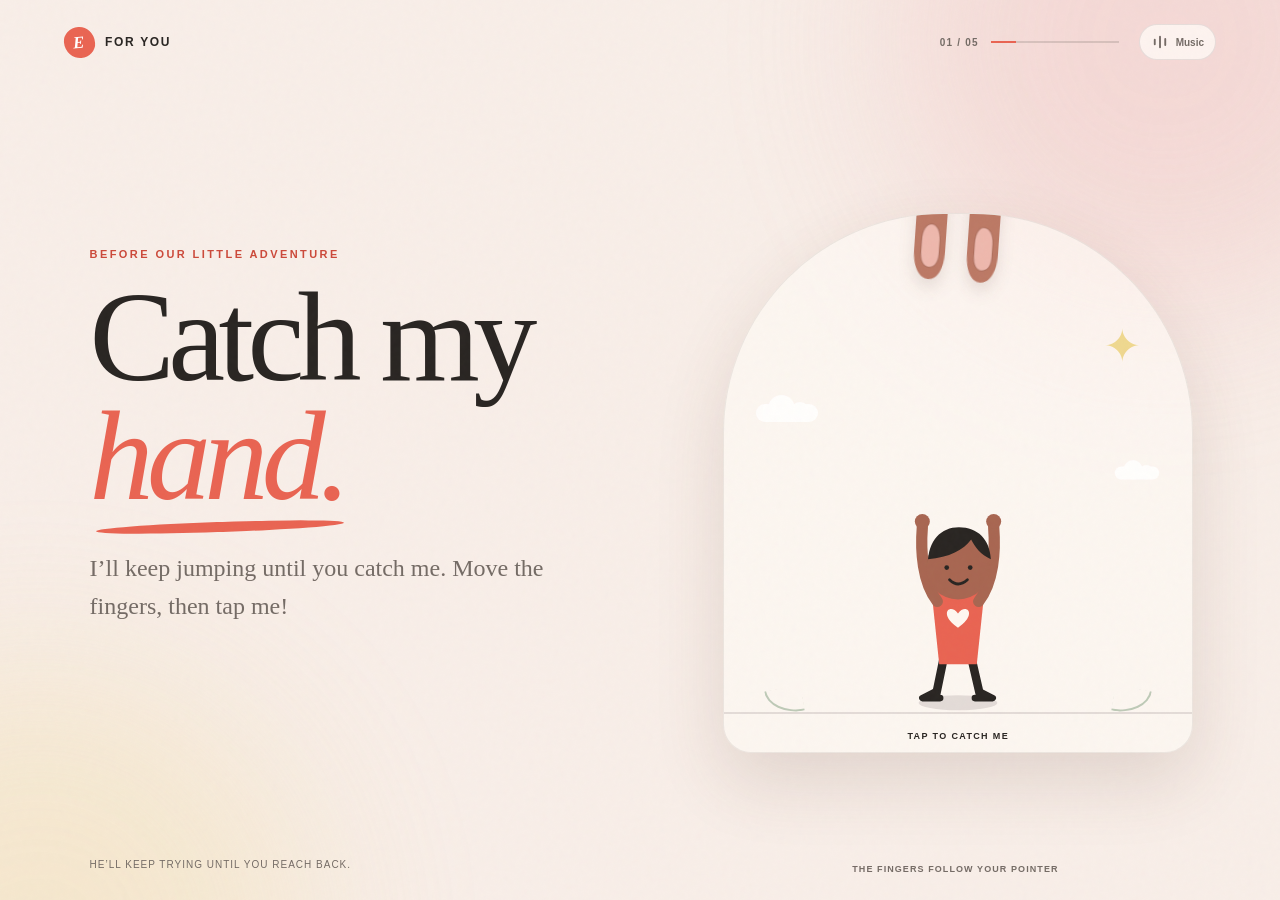
==== index.html @ ebf69fba "adding oregon coaset running" ====
<!doctype html>
<html lang="en">
  <head>
    <meta charset="UTF-8" />
    <meta name="viewport" content="width=device-width, initial-scale=1.0" />
    <meta name="theme-color" content="#f8eee8" />
    <meta
      name="description"
      content="A tiny interactive love story, made especially for someone wonderful."
    />
    <title>A little something for you</title>
    <link rel="stylesheet" href="styles.css" />
    <link rel="stylesheet" href="adventure.css" />
  </head>
  <body>
    <div class="noise" aria-hidden="true"></div>
    <div class="ambient ambient-one" aria-hidden="true"></div>
    <div class="ambient ambient-two" aria-hidden="true"></div>

    <audio id="background-music" autoplay loop preload="metadata" aria-hidden="true">
      <source src="song/Fleetwood Mac - Everywhere Official Music Video.mp3" type="audio/mpeg" />
    </audio>

    <main class="app" id="app">
      <header class="topbar">
        <a class="brand" href="#" aria-label="Start over">
          <span class="brand-mark">E</span>
          <span>for you</span>
        </a>
        <div class="topbar-actions">
          <div class="chapter-progress" aria-label="Journey progress">
            <span class="progress-label">01 / 05</span>
            <div class="progress-track"><span class="progress-fill"></span></div>
          </div>
          <button class="music-toggle" id="music-toggle" type="button" aria-label="Play background music" aria-pressed="false">
            <svg viewBox="0 0 24 24" aria-hidden="true"><path d="M5 9v6M12 5v14M19 8v8" /></svg>
            <span>Music</span>
          </button>
        </div>
      </header>

      <section class="scene active" id="welcome" data-step="1" aria-labelledby="welcome-title">
        <div class="welcome-copy">
          <p class="eyebrow">Before our little adventure</p>
          <h1 id="welcome-title">
            <span class="pre-catch">Catch my <em>hand.</em></span>
            <span class="post-catch">Got me, <em data-her-name>Emma</em>.</span>
          </h1>
          <p class="lede" data-intro>
            I’ll keep jumping until you catch me. Move your hand, then tap me!
          </p>
          <button class="primary-button welcome-next" data-go="swipe" disabled>
            <span>Begin the adventure</span>
            <span class="button-arrow" aria-hidden="true">↗</span>
          </button>
        </div>

        <button
          class="catch-stage"
          id="catch-stage"
          type="button"
          aria-label="Catch his raised hands with the two fingers"
        >
          <span class="stage-sun" aria-hidden="true">✦</span>
          <span class="stage-cloud cloud-one" aria-hidden="true"></span>
          <span class="stage-cloud cloud-two" aria-hidden="true"></span>

          <span class="reaching-hand" id="reaching-hand" aria-hidden="true">
            <svg viewBox="0 0 100 220" role="presentation">
              <path class="finger-skin" d="M8-12h31v150c0 18-6 29-15 29S8 156 8 138z" />
              <path class="finger-skin" d="M61-12h31v150c0 18-7 29-16 29s-15-11-15-29z" />
              <path class="finger-nail" d="M15 128c0-10 4-16 9-16s9 6 9 16v13c0 9-4 14-9 14s-9-5-9-14z" />
              <path class="finger-nail" d="M68 128c0-10 4-16 8-16 6 0 10 6 10 16v13c0 9-4 14-10 14-4 0-8-5-8-14z" />
            </svg>
          </span>

          <span class="jumper" aria-hidden="true">
            <svg viewBox="0 0 170 245" role="presentation">
              <ellipse class="jumper-shadow" cx="85" cy="232" rx="42" ry="8" />
              <g class="little-man">
                <path class="leg" d="M70 183l-8 39M99 183l9 39" />
                <path class="shoe" d="M61 220l-14 7h19M108 220l14 7h-19" />
                <path class="shirt" d="M57 115q28-17 56 0l-8 76H65z" />
                <path class="raised-arm" d="M63 124C47 104 45 70 47 45M107 124c16-20 18-54 16-79" />
                <circle class="raised-palm" cx="47" cy="39" r="8" />
                <circle class="raised-palm" cx="123" cy="39" r="8" />
                <circle class="head" cx="85" cy="88" r="34" />
                <path class="hair" d="M53 84c0-25 14-39 33-39 20 0 33 13 34 34-11-5-17-13-21-21-8 11-23 19-46 21z" />
                <circle class="eye" cx="73" cy="88" r="2.5" />
                <circle class="eye" cx="98" cy="88" r="2.5" />
                <path class="smile" d="M76 101q9 9 19 0" />
                <path class="shirt-heart" d="M85 137c-8-12-22 0 0 15 22-15 8-27 0-15z" />
              </g>
            </svg>
          </span>

          <span class="catch-spark" aria-hidden="true">♥</span>
          <span class="stage-ground" aria-hidden="true"></span>
          <span class="catch-prompt">
            <span class="prompt-before">tap to catch me</span>
            <span class="prompt-after">hands held. heart full.</span>
          </span>
        </button>

        <div class="catch-status" id="catch-status" aria-live="polite">
          <span>The fingers follow your pointer</span>
          <span>Perfect catch!</span>
        </div>

        <div class="uppies-moment" id="uppies-moment" aria-hidden="true">
          <div class="uppies-card" role="dialog" aria-labelledby="uppies-title" aria-modal="true">
            <div class="uppies-video-frame">
              <video id="uppies-video" playsinline controls preload="metadata">
                <source src="videos/uppies.mp4" type="video/mp4" />
                Your browser does not support this video.
              </video>
              <span class="video-heart" aria-hidden="true">♥</span>
            </div>
            <div class="uppies-copy">
              <p class="eyebrow">Mission accomplished</p>
              <h2 id="uppies-title">Uppies!</h2>
              <p id="uppies-note">You caught me. This one’s for you.</p>
              <button class="primary-button video-next" id="video-next" data-go="swipe" hidden>
                <span>Continue our adventure</span>
                <span class="button-arrow" aria-hidden="true">↗</span>
              </button>
            </div>
          </div>
        </div>

        <p class="sound-note">He’ll keep trying until you reach back.</p>
      </section>

      <section class="scene" id="swipe" data-step="2" aria-labelledby="swipe-title">
        <div class="scene-heading">
          <p class="eyebrow">Chapter one</p>
          <h2 id="swipe-title">A few reasons<br />we are awesome!!</h2>
          <p>Swipe each card away to keep going.</p>
        </div>

        <div class="card-area">
          <div class="card-stack" id="card-stack" aria-live="polite"></div>
          <div class="swipe-hint" id="swipe-hint">
            <span aria-hidden="true">←</span>
            <span>drag to swipe</span>
            <span aria-hidden="true">→</span>
          </div>
        </div>

        <div class="chapter-complete" id="swipe-complete">
          <p>And honestly, I could keep going.</p>
          <button class="text-button" data-go="scratch">There’s more <span>→</span></button>
        </div>

        <div class="laugh-memory" id="laugh-memory" aria-hidden="true">
          <div class="laugh-sheet" role="dialog" aria-modal="true" aria-labelledby="laugh-memory-title">
            <button class="memory-close" id="memory-close" type="button" aria-label="Close this memory">×</button>

            <div class="photo-collage" aria-label="Three silly photos of us">
              <figure class="polaroid polaroid-one">
                <img src="images/web/laugh-her.jpg" alt="A candid laughing close-up" />
                <figcaption>the laugh</figcaption>
              </figure>
              <figure class="polaroid polaroid-two">
                <img src="images/web/laugh-him.jpg" alt="A wonderfully silly close-up" />
                <figcaption>the face</figcaption>
              </figure>
              <figure class="polaroid polaroid-three">
                <img src="images/web/laugh-her-silly.jpg" alt="A matching silly face" />
                <figcaption>the sequel</figcaption>
              </figure>
              <span class="memory-sticker sticker-hehe" aria-hidden="true">hehe!</span>
              <span class="memory-sticker sticker-stars" aria-hidden="true">✦ ✦</span>
              <span class="memory-heart" aria-hidden="true">♥</span>
            </div>

            <div class="laugh-copy">
              <p class="eyebrow">Exhibit A, B & C</p>
              <h2 id="laugh-memory-title">Our shared sense<br />of ridiculous.</h2>
              <p>The best kind of love is being completely silly together and laughing until nothing makes sense.</p>
              <button class="primary-button" id="memory-continue" type="button">
                <span>Keep the memories coming</span>
                <span class="button-arrow" aria-hidden="true">→</span>
              </button>
            </div>
          </div>
        </div>

        <div class="energy-memory" id="energy-memory" aria-hidden="true">
          <div class="energy-sheet" role="dialog" aria-modal="true" aria-labelledby="energy-memory-title">
            <button class="memory-close" id="energy-close" type="button" aria-label="Close this memory">×</button>

            <div class="energy-copy">
              <p class="eyebrow">A very scientific discovery</p>
              <h2 id="energy-memory-title">Potential<br /><em>Energy.</em></h2>
              <div class="energy-equation" aria-label="P plus E equals Pritesh plus Emma, प्रितेश plus एम्मा">
                <span>P</span><b>+</b><span>E</span><b>=</b>
                <strong><span data-your-name>Pritesh</span> + <span data-her-name>Emma</span></strong>
                <strong class="energy-hindi" lang="hi">प्रितेश + एम्मा</strong>
              </div>
              <p class="energy-note" id="energy-note">
                Somehow, every adventure stores a little more energy for our next one.
              </p>
              <button class="primary-button" id="energy-continue" type="button">
                <span>Keep exploring</span>
                <span class="button-arrow" aria-hidden="true">→</span>
              </button>
            </div>

            <div class="energy-gallery">
              <figure class="energy-photo energy-heart-photo">
                <img src="images/web/potential-heart.jpg" alt="P plus E drawn together inside a heart in the sand" />
                <figcaption>the formula ♡</figcaption>
              </figure>
              <div class="energy-video-frame">
                <video id="energy-video" playsinline controls preload="metadata" poster="images/web/potential-waterfall.jpg">
                  <source src="videos/potential-energy.mp4" type="video/mp4" />
                  Your browser does not support this video.
                </video>
                <span class="energy-badge" aria-hidden="true">P + E</span>
              </div>
              <div class="energy-action-frame">
                <video
                  id="energy-action-video"
                  muted
                  loop
                  playsinline
                  preload="metadata"
                  aria-label="Pritesh and Emma putting their energy into action"
                >
                  <source src="videos/energy-action.mp4" type="video/mp4" />
                </video>
                <span>energy in motion ✦</span>
              </div>
            </div>
          </div>
        </div>

        <div class="little-memory" id="little-memory" aria-hidden="true">
          <div class="little-sheet" role="dialog" aria-modal="true" aria-labelledby="little-memory-title">
            <button class="memory-close" id="little-close" type="button" aria-label="Close this memory">×</button>

            <div class="little-heading">
              <p class="eyebrow">The tiny moments</p>
              <h2 id="little-memory-title">The little things.</h2>
              <p>Turns out, they were never really little.</p>
            </div>

            <div class="little-reel" aria-label="A scrollable collection of our little moments">
              <figure class="little-photo">
                <img src="images/web/little-things-1.jpg" alt="Pritesh smiling in an oversized shirt" />
                <figcaption>Not that little 😉</figcaption>
              </figure>
              <figure class="little-photo">
                <img src="images/web/little-things-2.jpg" alt="A cozy close-up together" />
                <figcaption>The cozy little moments</figcaption>
              </figure>
              <figure class="little-photo">
                <img src="images/web/little-things-3.jpg" alt="A playful sunny photo together" />
                <figcaption>The silly little angles</figcaption>
              </figure>
              <figure class="little-photo">
                <img src="images/web/little-things-4.jpg" alt="Relaxing together overlooking the beach" />
                <figcaption>The peaceful little pauses</figcaption>
              </figure>
              <figure class="little-photo">
                <img src="images/web/little-things-kiwi.jpg" alt="Kiwi and the other cows in a green field" />
                <figcaption>
                  Kiwi says muaahh 😘
                  <small>(Kiwi loves you because you love kiwi for breakfast)</small>
                </figcaption>
              </figure>
            </div>

            <div class="little-footer">
              <span>Swipe the photos ↔</span>
              <button class="primary-button" id="little-continue" type="button">
                <span>One more reason</span>
                <span class="button-arrow" aria-hidden="true">→</span>
              </button>
            </div>
          </div>
        </div>

        <div class="simply-us-memory" id="simply-us-memory" aria-hidden="true">
          <div class="us-sheet" role="dialog" aria-modal="true" aria-labelledby="simply-us-title">
            <header class="us-header">
              <div>
                <p class="eyebrow">The final reason</p>
                <h2 id="simply-us-title">Simply us.</h2>
              </div>
              <div class="us-step-progress" aria-label="Scratch layer progress">
                <span class="us-step-label">1 / 4</span>
                <i class="active"></i><i></i><i></i><i></i>
              </div>
            </header>

            <div class="us-scratch-steps">
              <section class="us-scratch-step active" data-us-step="0">
                <div class="us-scratch-card">
                  <div class="us-reveal-card us-reveal-one">
                    <div class="us-photo-grid">
                      <figure class="us-photo-with-caption">
                        <img src="images/web/simply-us-1.jpg" alt="Emma walking along a country road" />
                        <figcaption>My favourite model</figcaption>
                      </figure>
                      <figure class="us-photo-with-caption">
                        <img src="images/web/simply-us-2.jpg" alt="Emma making a wonderfully silly face among flowers" />
                        <figcaption>Every laugh (perfect teeth)</figcaption>
                      </figure>
                      <figure class="us-photo-with-caption">
                        <img class="us-landscape" src="images/web/simply-us-3.jpg" alt="Pritesh and Emma smiling together in the car" />
                        <figcaption>Every road and every ride</figcaption>
                      </figure>
                    </div>
                  </div>
                  <canvas class="us-scratch-canvas" aria-label="Scratch to uncover photos one through three"></canvas>
                </div>
                <div class="us-scratch-footer">
                  <span>Scratch to uncover 1 through 3</span>
                  <button class="text-button us-next" type="button" data-us-next="1" hidden>Next layer <span>→</span></button>
                </div>
              </section>

              <section class="us-scratch-step" data-us-step="1">
                <div class="us-scratch-card">
                  <div class="us-reveal-card us-reveal-two">
                    <div class="us-photo-grid">
                      <figure class="us-photo-with-caption">
                        <img src="images/web/simply-us-4.jpg" alt="Emma smiling in a field of flowers" />
                        <figcaption>Every flower</figcaption>
                      </figure>
                      <figure class="us-photo-with-caption">
                        <img src="images/web/simply-us-5.jpg" alt="Pritesh and Emma in a close selfie together" />
                        <figcaption>Every hug</figcaption>
                      </figure>
                      <figure class="us-photo-with-caption">
                        <img class="us-landscape" src="images/web/simply-us-6.jpg" alt="Pritesh and Emma making faces beside a waterfall" />
                        <figcaption>Every wild face</figcaption>
                      </figure>
                    </div>
                  </div>
                  <canvas class="us-scratch-canvas" aria-label="Scratch to uncover photos four through six"></canvas>
                </div>
                <div class="us-scratch-footer">
                  <span>Scratch to uncover 4 through 6</span>
                  <button class="text-button us-next" type="button" data-us-next="2" hidden>One more <span>→</span></button>
                </div>
              </section>

              <section class="us-scratch-step" data-us-step="2">
                <div class="us-scratch-card">
                  <div class="us-reveal-card us-reveal-three">
                    <div class="us-photo-grid">
                      <figure class="us-photo-with-caption">
                        <img src="images/web/simply-us-7.jpg" alt="Emma adventuring on a forest trail" />
                        <figcaption>Every adventure</figcaption>
                      </figure>
                      <figure class="us-photo-with-caption">
                        <img src="images/web/simply-us-8.jpg" alt="Emma climbing a rock by the sea" />
                        <figcaption>Every climb</figcaption>
                      </figure>
                      <figure class="us-photo-with-caption">
                        <img src="images/web/simply-us-9.jpg" alt="Pritesh and Emma smiling in a playful selfie" />
                        <figcaption>Every version of us</figcaption>
                      </figure>
                    </div>
                  </div>
                  <canvas class="us-scratch-canvas" aria-label="Scratch to uncover photos seven through nine"></canvas>
                </div>
                <div class="us-scratch-footer">
                  <span>Scratch to uncover 7 through 9</span>
                  <button class="text-button us-next" type="button" data-us-next="3" hidden>The last one <span>→</span></button>
                </div>
              </section>

              <section class="us-scratch-step" data-us-step="3">
                <div class="us-scratch-card us-solo-card">
                  <div class="us-reveal-card us-reveal-final">
                    <img src="images/web/simply-us-10.jpg" alt="A warm smiling moment together at home" />
                    <div>
                      <span>10 / 10</span>
                      <strong>hehaawwww</strong>
                    </div>
                  </div>
                  <canvas class="us-scratch-canvas" aria-label="Scratch to uncover the final standalone photo"></canvas>
                </div>
                <div class="us-scratch-footer">
                  <span>One final scratch</span>
                  <button class="primary-button" id="us-finish" type="button" hidden>
                    <span>That’s simply us</span>
                    <span class="button-arrow" aria-hidden="true">♥</span>
                  </button>
                </div>
              </section>
            </div>
          </div>
        </div>
      </section>

      <section class="scene" id="scratch" data-step="3" aria-labelledby="scratch-title">
        <div class="scene-heading centered">
          <p class="eyebrow">Chapter two</p>
          <h2 id="scratch-title">Some things are<br />worth uncovering.</h2>
          <p>Use your finger to scratch the card.</p>
        </div>

        <div class="scratch-wrap" id="scratch-wrap">
          <div class="secret-card">
            <span class="secret-kicker">The truth is...</span>
            <strong data-secret-message>You make ordinary days feel magical.</strong>
            <span class="secret-signoff" data-your-name>Pritesh</span>
          </div>
          <canvas id="scratch-canvas" aria-label="Scratch here to reveal a hidden message"></canvas>
          <span class="scratch-hand" aria-hidden="true">↝</span>
        </div>

        <div class="scratch-progress" aria-live="polite">
          <span id="scratch-percent">0% revealed</span>
          <button class="text-button hidden" id="scratch-next" data-go="word-game">
            Keep going <span>→</span>
          </button>
        </div>
      </section>

      <section class="scene" id="word-game" data-step="4" aria-labelledby="word-game-title">
        <div class="word-layout">
          <div class="scene-heading">
            <p class="eyebrow">Three tiny mysteries</p>
            <h2 id="word-game-title">Crack the code, <span class="title-emoji" aria-label="honey">🍯</span></h2>
            <p>Three words, six guesses each, and one very suspiciously cute detective.</p>
          </div>

          <div class="word-game-card" id="word-game-card">
            <div class="word-topline">
              <span id="word-round">Code 1 of 3</span>
              <span class="word-round-dots" id="word-round-dots" aria-hidden="true">● ○ ○</span>
            </div>
            <p class="word-hint" id="word-hint">What colour has your heart claimed as its favourite?</p>
            <div class="word-board" id="word-board" aria-label="Six-row word guessing board"></div>
            <p class="word-message" id="word-message" aria-live="polite">Tap the letters to make your first guess.</p>
            <div class="word-keyboard" id="word-keyboard" aria-label="Letter keyboard"></div>
            <div class="monkey-reward" id="monkey-reward" hidden>
              <video id="monkey-laugh-video" playsinline loop controls preload="metadata">
                <source src="monkey-laught.mp4" type="video/mp4" />
                Your browser does not support this video.
              </video>
              <p>My favourite little monkey has identified herself. 😂</p>
            </div>
            <button class="primary-button word-next" id="word-next" type="button" hidden>
              <span id="word-next-label">Next little mystery</span>
              <span class="button-arrow" aria-hidden="true">→</span>
            </button>
          </div>
        </div>
      </section>

      <section class="scene" id="hold" data-step="5" aria-labelledby="hold-title">
        <div class="hold-content">
          <p class="eyebrow">The final chapter</p>
          <h2 id="hold-title">Okay. Ready?</h2>
          <p>Press and hold the heart. Let’s build a little adventure.</p>

          <button class="hold-button" id="hold-button" aria-label="Press and hold to begin our animated adventure">
            <svg class="hold-ring" viewBox="0 0 120 120" aria-hidden="true">
              <circle class="ring-bg" cx="60" cy="60" r="54"></circle>
              <circle class="ring-progress" cx="60" cy="60" r="54"></circle>
            </svg>
            <span class="hold-heart">♥</span>
          </button>
          <span class="hold-label" id="hold-label">hold me</span>
        </div>
      </section>

      <section class="scene story-scene" id="final" data-step="5" aria-labelledby="story-title">
        <div class="story-shell">
          <header class="story-header">
            <div>
              <span class="adventure-series"><svg viewBox="0 0 44 44" aria-hidden="true"><path d="M3 22Q22-12 41 22q-6-5-13 0-6-5-12 0-7-5-13 0Z" fill="#e8ba3e"/><path d="M22 21v14q0 9 8 5" fill="none" stroke="#ac8540" stroke-width="2.5" stroke-linecap="round"/></svg> How I met my favourite person</span>
              <strong id="story-count">01 / 07</strong>
            </div>
            <div class="story-track" aria-hidden="true"><i id="story-progress"></i></div>
          </header>

          <div class="story-pages" id="story-pages">
            <article class="story-page adventure-page active" data-story-page="0" data-next="Next stop: Thai cuisine">
              <div class="episode-heading">
                <p class="story-kicker">Episode 01 · Where we first met</p>
                <h2 id="story-title">A pumpkin patch.<br />Our very first hello.</h2>
              </div>
              <div class="adventure-art" data-adventure-art="pumpkin" role="img" aria-label="Animated Pritesh and Emma walking toward each other and saying hello in the pumpkin patch where they first met"></div>
              <p class="adventure-caption">awkard hug or handshake lol</p>
              <p class="himym-aside"><span aria-hidden="true">✦</span> How I met my favourite person. Episode one.</p>
            </article>

            <article class="story-page adventure-page" data-story-page="1" data-next="Take the scenic route">
              <div class="episode-heading">
                <p class="story-kicker">Episode 02 · The Thai cuisine date</p>
                <h2>Thai food. My favourite company.</h2>
              </div>
              <div class="adventure-art" data-adventure-art="thai" role="img" aria-label="Animated Pritesh and Emma sharing Thai curry, rice, and satay at a cozy restaurant table"></div>
              <p class="adventure-caption">Thai cuisine, good company, and always room for one more bite.</p>
              <p class="himym-aside"><span aria-hidden="true">✦</span> The pineapple remains a mystery.</p>
            </article>

            <article class="story-page adventure-page" data-story-page="2" data-next="Cue our ridiculous laugh">
              <div class="episode-heading">
                <p class="story-kicker">Episode 03 · The scenic route</p>
                <h2>A little higher. A little closer.</h2>
              </div>
              <div class="adventure-art" data-adventure-art="hike" role="img" aria-label="Animated Pritesh and Emma hiking together hand in hand in the mountains"></div>
              <p class="adventure-caption">One trail, two backpacks, and your hand in mine.</p>
              <p class="himym-aside"><span aria-hidden="true">✦</span> Challenge accepted.</p>
            </article>

            <article class="story-page adventure-page" data-story-page="3" data-next="Let’s drive the coast">
              <div class="episode-heading">
                <p class="story-kicker">Episode 04 · The one where we lose it</p>
                <h2>Our favourite kind of ridiculous.</h2>
              </div>
              <div class="adventure-art" data-adventure-art="laugh" role="img" aria-label="Animated Pritesh and Emma laughing together on a park bench"></div>
              <p class="adventure-caption">The joke stopped making sense three laughs ago. We’re still going.</p>
              <p class="himym-aside"><span aria-hidden="true">✦</span> Legendary? With you, always.</p>
            </article>

            <article class="story-page adventure-page" data-story-page="4" data-next="Run for the sunset">
              <div class="episode-heading">
                <p class="story-kicker">Episode 05 · The coastal drive</p>
                <h2>You, me, and the ocean.</h2>
              </div>
              <div class="adventure-art" data-adventure-art="coast" role="img" aria-label="Animated Pritesh and Emma driving together along the coast"></div>
              <p class="adventure-caption">Windows down. Our songs on. Taking the long way together.</p>
              <p class="himym-aside"><span aria-hidden="true">✦</span> Wait for it…</p>
            </article>

            <article class="story-page adventure-page" data-story-page="5" data-next="One last little thing">
              <div class="episode-heading">
                <p class="story-kicker">Episode 06 · The sunset chase</p>
                <h2>Chasing the sunset.<br />Definitely not you.</h2>
              </div>
              <div class="adventure-art" data-adventure-art="sunsetRun" role="img" aria-label="Animated Pritesh running behind Emma through tall grass on an Oregon Coast hill as they race to see the sunset"></div>
              <p class="adventure-caption">Running uphill through the tall grass to catch the Oregon Coast sunset—and somehow making it look like I’m chasing you.</p>
              <p class="himym-aside"><span aria-hidden="true">✦</span> Romantic in theory. Cardio in practice.</p>
            </article>

            <article class="story-page story-page-final adventure-finale" data-story-page="6">
              <img class="finale-background" src="images/web/the-hug.jpg" alt="" aria-hidden="true" loading="lazy" />
              <div class="story-closing-copy" id="story-closing-copy">
                <p class="story-kicker">The season finale</p>
                <h2>Every adventure.<br />A little more <em>us.</em></h2>
                <p class="adventure-caption">From our first hello in a pumpkin patch to Thai dates, mountain trails, ridiculous laughs, coastal drives, and racing through the grass for one perfect sunset.</p>
                <p class="finale-note">One last little thing, <span data-her-name>Emma</span>…</p>
                <button class="story-talk-button" id="story-talk-button" type="button">Bring P + E together <span aria-hidden="true">♥</span></button>
              </div>

              <div class="story-thread-game" id="story-thread-game" hidden>
                <p class="story-kicker">Our little red thread</p>
                <h2 id="thread-heading">Bring P and E together.</h2>
                <p class="thread-instruction" id="thread-instruction">Pull the heart down and hold it tight</p>
                <p class="thread-keyboard-hint">Or focus the heart and hold Space or Enter.</p>
                <div class="thread-stage" id="thread-stage">
                  <span class="thread-letter thread-p" id="thread-p" aria-label="P">P</span>
                  <svg class="love-thread" viewBox="0 0 600 170" preserveAspectRatio="none" aria-hidden="true">
                    <path id="thread-line" d="M 55 45 L 300 45 L 545 45"></path>
                  </svg>
                  <button class="thread-pull" id="thread-pull" type="button" aria-label="Pull the heart down to join P and E" aria-describedby="thread-instruction">
                    <span aria-hidden="true">♥</span>
                    <small>pull</small>
                  </button>
                  <span class="thread-letter thread-e" id="thread-e" aria-label="E">E</span>
                  <div class="thread-success" id="thread-success" aria-live="polite">
                    <span>P <i aria-hidden="true">♥</i> E</span>
                  </div>
                </div>

                <div class="story-final-reveal" id="story-final-reveal" hidden>
                  <p class="reveal-kicker">My turn to ask…</p>
                  <h3 id="uppies-question" tabindex="-1" data-final-question>Do you want uppies this time?</h3>
                  <p data-final-note>My turn to catch you. ♥</p>
                  <div class="uppies-answers" id="uppies-answers">
                    <button class="story-talk-button" id="uppies-yes" type="button">Yes, uppies! <span aria-hidden="true">♥</span></button>
                    <button class="uppies-later" id="uppies-later" type="button">Save me a hug</button>
                  </div>
                </div>
                <div class="story-confetti" id="story-confetti" aria-hidden="true"></div>
              </div>
            </article>
          </div>

          <div class="story-nav">
            <button class="story-back" id="story-back" type="button" disabled aria-label="Previous episode">←</button>
            <button class="story-next" id="story-next" type="button">
              <span id="story-next-label">Next stop: Thai cuisine</span><b aria-hidden="true">→</b>
            </button>
          </div>
        </div>
      </section>
    </main>

    <dialog class="uppies-photo-dialog" id="uppies-photo-dialog" aria-labelledby="uppies-photo-caption">
      <form method="dialog">
        <button class="uppies-photo-close" type="submit" aria-label="Close the photo">×</button>
      </form>
      <figure>
        <img id="uppies-photo" src="images/web/the-hug.jpg" alt="Pritesh hugging Emma and kissing her cheek on the beach" />
        <figcaption id="uppies-photo-caption">I wanna be with you everywhere</figcaption>
      </figure>
    </dialog>

    <noscript>This little adventure needs JavaScript enabled to work.</noscript>
    <script src="config.js"></script>
    <script src="adventure.js"></script>
    <script src="script.js"></script>
  </body>
</html>
---- styles.css ----
:root {
  --ink: #292522;
  --muted: #746b65;
  --cream: #f8eee8;
  --paper: #fffaf6;
  --coral: #e96452;
  --coral-dark: #cc493a;
  --rose: #eba6a9;
  --lilac: #cbb8dd;
  --butter: #efd88f;
  --sage: #becab7;
  --shadow: 0 28px 70px rgba(92, 57, 45, 0.14);
  --ease: cubic-bezier(0.22, 1, 0.36, 1);
}

* {
  box-sizing: border-box;
}

html {
  scroll-behavior: smooth;
}

body {
  margin: 0;
  min-width: 320px;
  min-height: 100vh;
  overflow: hidden;
  color: var(--ink);
  background: var(--cream);
  font-family: Inter, ui-sans-serif, -apple-system, BlinkMacSystemFont, "Segoe UI", sans-serif;
  -webkit-font-smoothing: antialiased;
}

button,
a {
  -webkit-tap-highlight-color: transparent;
}

button {
  color: inherit;
  font: inherit;
}

button:focus-visible,
a:focus-visible {
  outline: 3px solid rgba(233, 100, 82, 0.42);
  outline-offset: 4px;
}

.noise {
  position: fixed;
  z-index: 20;
  inset: 0;
  opacity: 0.035;
  pointer-events: none;
  background-image: url("data:image/svg+xml,%3Csvg viewBox='0 0 160 160' xmlns='http://www.w3.org/2000/svg'%3E%3Cfilter id='n'%3E%3CfeTurbulence type='fractalNoise' baseFrequency='.9' numOctaves='4' stitchTiles='stitch'/%3E%3C/filter%3E%3Crect width='100%25' height='100%25' filter='url(%23n)' opacity='.7'/%3E%3C/svg%3E");
}

.ambient {
  position: fixed;
  z-index: -1;
  width: 42vw;
  height: 42vw;
  border-radius: 50%;
  filter: blur(90px);
  opacity: 0.28;
  pointer-events: none;
}

.ambient-one {
  top: -18vw;
  right: -12vw;
  background: var(--rose);
}

.ambient-two {
  bottom: -24vw;
  left: -18vw;
  background: var(--butter);
}

.app {
  position: relative;
  width: 100%;
  height: 100dvh;
  overflow: hidden;
}

.topbar {
  position: fixed;
  z-index: 15;
  top: 0;
  left: 0;
  display: flex;
  align-items: center;
  justify-content: space-between;
  width: 100%;
  padding: 24px clamp(22px, 5vw, 72px);
}

.brand {
  display: flex;
  align-items: center;
  gap: 10px;
  color: var(--ink);
  font-size: 12px;
  font-weight: 700;
  letter-spacing: 0.14em;
  text-decoration: none;
  text-transform: uppercase;
}

.brand-mark {
  display: grid;
  width: 31px;
  height: 31px;
  place-items: center;
  color: white;
  background: var(--coral);
  border-radius: 50% 50% 48% 52% / 45% 55% 45% 55%;
  font-family: Georgia, serif;
  font-size: 17px;
  font-style: italic;
  text-transform: none;
  transform: rotate(-5deg);
}

.chapter-progress {
  display: flex;
  align-items: center;
  gap: 12px;
  color: var(--muted);
  font-size: 10px;
  font-weight: 700;
  letter-spacing: 0.12em;
}

.progress-track {
  width: clamp(72px, 10vw, 140px);
  height: 2px;
  overflow: hidden;
  background: rgba(41, 37, 34, 0.14);
}

.progress-fill {
  display: block;
  width: 20%;
  height: 100%;
  background: var(--coral);
  transition: width 0.8s var(--ease);
}

.scene {
  position: absolute;
  inset: 0;
  display: grid;
  min-height: 100dvh;
  padding: 108px clamp(24px, 7vw, 110px) 42px;
  visibility: hidden;
  opacity: 0;
  transform: translateY(26px);
  transition: opacity 0.55s ease, transform 0.7s var(--ease), visibility 0.55s;
  pointer-events: none;
}

.scene.active {
  visibility: visible;
  opacity: 1;
  transform: translateY(0);
  pointer-events: auto;
}

.scene.leaving {
  visibility: visible;
  opacity: 0;
  transform: translateY(-20px);
}

#welcome {
  grid-template-columns: minmax(0, 0.92fr) minmax(360px, 0.8fr);
  align-items: center;
  gap: 8vw;
}

.welcome-copy {
  max-width: 650px;
}

.eyebrow {
  margin: 0 0 18px;
  color: var(--coral-dark);
  font-size: 11px;
  font-weight: 800;
  letter-spacing: 0.22em;
  text-transform: uppercase;
}

h1,
h2 {
  margin: 0;
  font-family: Georgia, "Times New Roman", serif;
  font-weight: 400;
  letter-spacing: -0.052em;
  line-height: 0.93;
}

h1 {
  font-size: clamp(70px, 10vw, 150px);
}

h1 em {
  position: relative;
  color: var(--coral);
  font-weight: 400;
}

h1 em::after {
  position: absolute;
  right: 0;
  bottom: -0.04em;
  left: 0.05em;
  height: 0.08em;
  content: "";
  background: var(--coral);
  border-radius: 100%;
  transform: rotate(-2deg);
}

.lede {
  max-width: 520px;
  margin: 34px 0;
  color: var(--muted);
  font-family: Georgia, serif;
  font-size: clamp(18px, 2vw, 24px);
  line-height: 1.55;
}

.post-catch {
  display: none;
}

#welcome.caught .pre-catch {
  display: none;
}

#welcome.caught .post-catch {
  display: inline;
  animation: titleCatch 0.65s var(--ease);
}

.primary-button,
.soft-button,
.text-button {
  border: 0;
  cursor: pointer;
}

.primary-button {
  display: inline-flex;
  align-items: center;
  justify-content: space-between;
  min-width: 238px;
  padding: 8px 8px 8px 23px;
  color: white;
  background: var(--ink);
  border-radius: 100px;
  box-shadow: 0 13px 32px rgba(41, 37, 34, 0.18);
  font-size: 13px;
  font-weight: 700;
  transition: transform 0.25s ease, box-shadow 0.25s ease;
}

.primary-button:hover {
  box-shadow: 0 17px 38px rgba(41, 37, 34, 0.23);
  transform: translateY(-2px);
}

.button-arrow {
  display: grid;
  width: 43px;
  height: 43px;
  place-items: center;
  color: var(--ink);
  background: var(--paper);
  border-radius: 50%;
  font-size: 17px;
}

.welcome-next {
  visibility: hidden;
  opacity: 0;
  transform: translateY(12px);
  pointer-events: none;
}

#welcome.caught .welcome-next {
  visibility: visible;
  opacity: 1;
  transform: translateY(0);
  pointer-events: auto;
  transition: opacity 0.5s ease 0.25s, transform 0.55s var(--ease) 0.25s,
    box-shadow 0.25s ease;
}

@keyframes titleCatch {
  from { opacity: 0; transform: translateY(15px); }
}

.catch-stage {
  --hand-x: 50%;
  position: relative;
  width: min(38vw, 470px);
  height: min(65vh, 540px);
  min-height: 440px;
  overflow: hidden;
  justify-self: center;
  padding: 0;
  color: var(--ink);
  background: rgba(255, 250, 246, 0.62);
  border: 1px solid rgba(41, 37, 34, 0.08);
  border-radius: 220px 220px 28px 28px;
  box-shadow: var(--shadow);
  cursor: pointer;
  touch-action: manipulation;
  transition: border-radius 0.8s var(--ease), background 0.5s ease;
}

.catch-stage:hover {
  background: rgba(255, 250, 246, 0.82);
}

.catch-stage.caught {
  background: #f6dfd8;
  border-radius: 38px;
}

.stage-sun {
  position: absolute;
  top: 105px;
  right: 50px;
  color: var(--butter);
  font-size: 46px;
  animation: spin 8s linear infinite;
}

.stage-cloud {
  position: absolute;
  width: 62px;
  height: 18px;
  background: white;
  border-radius: 30px;
  opacity: 0.75;
}

.stage-cloud::before,
.stage-cloud::after {
  position: absolute;
  bottom: 0;
  content: "";
  background: white;
  border-radius: 50%;
}

.stage-cloud::before { left: 12px; width: 27px; height: 27px; }
.stage-cloud::after { right: 8px; width: 20px; height: 20px; }
.cloud-one { top: 190px; left: 32px; animation: cloudDrift 6s ease-in-out infinite; }
.cloud-two { top: 250px; right: 24px; transform: scale(0.72); animation: cloudDrift 7s ease-in-out -2s infinite reverse; }

@keyframes cloudDrift {
  50% { transform: translateX(16px); }
}

.reaching-hand {
  position: absolute;
  z-index: 4;
  top: -100px;
  left: var(--hand-x);
  display: block;
  width: 110px;
  height: 220px;
  filter: drop-shadow(0 9px 8px rgba(74, 44, 35, 0.12));
  transform: translateX(-50%) rotate(4deg);
  transition: left 0.18s ease-out, top 0.48s var(--ease), transform 0.48s var(--ease);
  pointer-events: none;
}

.reaching-hand svg { display: block; width: 100%; height: 100%; overflow: visible; }
.finger-skin { fill: #bc7965; }
.finger-nail { fill: #eeb8ad; stroke: rgba(91, 49, 40, 0.16); stroke-width: 1.5; }

.jumper {
  position: absolute;
  z-index: 3;
  bottom: 37px;
  left: 50%;
  display: block;
  width: 160px;
  height: 230px;
  transform: translateX(-50%);
  pointer-events: none;
}

.jumper svg { display: block; width: 100%; height: 100%; overflow: visible; }
.little-man {
  transform-box: view-box;
  transform-origin: 85px 225px;
  animation: littleJump 1.05s cubic-bezier(0.36, 0, 0.42, 1) infinite;
}
.jumper-shadow { fill: rgba(41, 37, 34, 0.12); transform-origin: 85px 232px; animation: shadowPulse 1.05s ease-in-out infinite; }
.leg, .shoe, .raised-arm, .smile { fill: none; stroke: #292522; stroke-width: 9; stroke-linecap: round; stroke-linejoin: round; }
.shoe { stroke-width: 7; }
.shirt { fill: #e96452; }
.raised-arm { stroke: #a86651; stroke-width: 12; }
.raised-palm, .head { fill: #a86651; }
.hair { fill: #292522; }
.eye { fill: #292522; }
.smile { stroke-width: 3; }
.shirt-heart { fill: #fff7f0; }

@keyframes littleJump {
  0%, 100% { transform: translateY(0) rotate(-1deg); }
  48%, 55% { transform: translateY(-105px) rotate(2deg); }
}

@keyframes shadowPulse {
  0%, 100% { opacity: 1; transform: scaleX(1); }
  48%, 55% { opacity: 0.25; transform: scaleX(0.45); }
}

.stage-ground {
  position: absolute;
  right: 0;
  bottom: 38px;
  left: 0;
  height: 2px;
  background: rgba(41, 37, 34, 0.12);
}

.stage-ground::before,
.stage-ground::after {
  position: absolute;
  bottom: 0;
  width: 35px;
  height: 24px;
  content: "";
  border: solid var(--sage);
  border-width: 0 0 2px 2px;
  border-radius: 0 0 0 100%;
}

.stage-ground::before { left: 42px; transform: rotate(-10deg); }
.stage-ground::after { right: 42px; transform: scaleX(-1) rotate(-10deg); }

.catch-prompt {
  position: absolute;
  z-index: 5;
  right: 0;
  bottom: 11px;
  left: 0;
  font-size: 9px;
  font-weight: 800;
  letter-spacing: 0.15em;
  text-transform: uppercase;
}

.prompt-after { display: none; color: var(--coral-dark); }
.catch-spark {
  position: absolute;
  z-index: 7;
  top: 194px;
  left: 50%;
  display: none;
  color: var(--coral);
  font-size: 30px;
  filter: drop-shadow(0 4px 9px rgba(204, 73, 58, 0.25));
  transform: translateX(-50%);
}

.catch-stage.caught .reaching-hand {
  top: 28px;
  left: 50%;
  transform: translateX(-49%) rotate(-2deg);
}

.catch-stage.caught .little-man {
  animation: caughtLift 0.65s var(--ease) forwards;
}

.catch-stage.caught .jumper-shadow { animation: none; opacity: 0; }
.catch-stage.caught .prompt-before { display: none; }
.catch-stage.caught .prompt-after { display: inline; }
.catch-stage.caught .catch-spark { display: block; animation: catchHeart 0.8s var(--ease) 0.3s both; }

@keyframes caughtLift {
  to { transform: translateY(-96px) rotate(0); }
}

@keyframes catchHeart {
  0% { opacity: 0; transform: translateX(-50%) scale(0); }
  65% { opacity: 1; transform: translateX(-50%) scale(1.35); }
  100% { opacity: 1; transform: translateX(-50%) scale(1); }
}

.catch-status {
  position: absolute;
  right: clamp(24px, 7vw, 110px);
  bottom: 26px;
  width: min(38vw, 470px);
  color: var(--muted);
  font-size: 9px;
  font-weight: 700;
  letter-spacing: 0.12em;
  text-align: center;
  text-transform: uppercase;
}

.catch-status span:last-child { display: none; color: var(--coral-dark); }
#welcome.caught .catch-status span:first-child { display: none; }
#welcome.caught .catch-status span:last-child { display: inline; }

.uppies-moment {
  position: absolute;
  z-index: 30;
  inset: 0;
  display: grid;
  padding: 74px clamp(24px, 7vw, 110px) 32px;
  visibility: hidden;
  place-items: center;
  background: rgba(248, 238, 232, 0.94);
  opacity: 0;
  backdrop-filter: blur(14px);
  transform: scale(1.035);
  transition: opacity 0.48s ease, transform 0.65s var(--ease), visibility 0.48s;
  pointer-events: none;
}

.uppies-moment.visible {
  visibility: visible;
  opacity: 1;
  transform: scale(1);
  pointer-events: auto;
}

.uppies-card {
  display: grid;
  grid-template-columns: auto minmax(280px, 410px);
  align-items: center;
  gap: clamp(36px, 8vw, 110px);
}

.uppies-video-frame {
  position: relative;
  height: min(72dvh, 640px);
  overflow: hidden;
  aspect-ratio: 9 / 16;
  background: var(--ink);
  border: 8px solid var(--paper);
  border-radius: 30px;
  box-shadow: var(--shadow);
  transform: rotate(-2deg);
}

.uppies-video-frame video {
  display: block;
  width: 100%;
  height: 100%;
  object-fit: cover;
  background: var(--ink);
}

.video-heart {
  position: absolute;
  top: 18px;
  right: 18px;
  display: grid;
  width: 38px;
  height: 38px;
  place-items: center;
  color: white;
  background: var(--coral);
  border-radius: 50%;
  box-shadow: 0 7px 17px rgba(41, 37, 34, 0.2);
  pointer-events: none;
}

.uppies-copy h2 {
  font-size: clamp(68px, 9vw, 132px);
  color: var(--coral);
}

.uppies-copy > p:not(.eyebrow) {
  margin: 23px 0 30px;
  color: var(--muted);
  font-family: Georgia, serif;
  font-size: clamp(17px, 1.7vw, 22px);
  line-height: 1.5;
}

.video-next[hidden] { display: none; }
.video-next { animation: popIn 0.5s var(--ease); }

.hero-art {
  position: relative;
  display: grid;
  width: min(39vw, 500px);
  aspect-ratio: 1;
  place-items: center;
  justify-self: center;
}

.orbit {
  position: absolute;
  border: 1px solid rgba(41, 37, 34, 0.16);
  border-radius: 50%;
}

.orbit::before {
  position: absolute;
  width: 10px;
  height: 10px;
  content: "";
  background: var(--coral);
  border-radius: 50%;
}

.orbit-one {
  inset: 3%;
  animation: spin 18s linear infinite;
}

.orbit-one::before {
  top: 13%;
  left: 14%;
}

.orbit-two {
  inset: 16%;
  border-style: dashed;
  animation: spin 24s linear reverse infinite;
}

.orbit-two::before {
  right: 3%;
  bottom: 23%;
  width: 7px;
  height: 7px;
  background: var(--lilac);
}

.hero-heart {
  display: flex;
  align-items: center;
  flex-direction: column;
  justify-content: center;
  width: 61%;
  aspect-ratio: 1;
  color: white;
  background: var(--coral);
  border-radius: 48% 52% 44% 56% / 56% 41% 59% 44%;
  box-shadow: var(--shadow);
  transform: rotate(5deg);
  animation: float 5s ease-in-out infinite;
}

.hero-heart span {
  font-family: Georgia, serif;
  font-size: clamp(14px, 1.7vw, 21px);
  font-style: italic;
}

.hero-heart strong {
  margin-top: 7px;
  font-size: clamp(60px, 9vw, 118px);
  font-weight: 400;
  line-height: 0.8;
}

.hand-note {
  position: absolute;
  right: -4%;
  bottom: 10%;
  margin: 0;
  color: var(--coral-dark);
  font-family: "Comic Sans MS", "Bradley Hand", cursive;
  font-size: clamp(16px, 1.8vw, 23px);
  line-height: 1.15;
  transform: rotate(-8deg);
}

.sound-note {
  position: absolute;
  bottom: 30px;
  left: clamp(24px, 7vw, 110px);
  margin: 0;
  color: var(--muted);
  font-size: 10px;
  letter-spacing: 0.1em;
  text-transform: uppercase;
}

@keyframes spin {
  to { transform: rotate(360deg); }
}

@keyframes float {
  0%, 100% { transform: rotate(5deg) translateY(0); }
  50% { transform: rotate(2deg) translateY(-12px); }
}

#swipe {
  grid-template-columns: 0.8fr 1fr;
  align-items: center;
  gap: 8vw;
}

.scene-heading {
  max-width: 560px;
}

.scene-heading h2,
.hold-content h2 {
  font-size: clamp(50px, 6.3vw, 94px);
}

.scene-heading > p:last-child,
.hold-content > p:not(.eyebrow),
.final-content > p:not(.eyebrow) {
  margin: 25px 0 0;
  color: var(--muted);
  font-family: Georgia, serif;
  font-size: clamp(16px, 1.6vw, 21px);
  line-height: 1.5;
}

.card-area {
  position: relative;
  display: flex;
  align-items: center;
  flex-direction: column;
  justify-content: center;
  min-height: 490px;
}

.card-stack {
  position: relative;
  width: min(76vw, 365px);
  height: 430px;
}

.reason-card {
  position: absolute;
  inset: 0;
  display: flex;
  overflow: hidden;
  flex-direction: column;
  padding: 28px;
  background: var(--paper);
  border: 1px solid rgba(41, 37, 34, 0.07);
  border-radius: 26px;
  box-shadow: var(--shadow);
  cursor: grab;
  touch-action: none;
  user-select: none;
  transform-origin: 50% 90%;
  transition: transform 0.35s var(--ease), opacity 0.35s ease;
}

.reason-card:nth-last-child(2) { transform: rotate(-4deg) translate(-7px, 4px); }
.reason-card:nth-last-child(3) { transform: rotate(4deg) translate(8px, 8px); }
.reason-card:nth-last-child(4) { transform: rotate(-7deg) translate(-10px, 14px); }
.reason-card.dragging { cursor: grabbing; transition: none; }
.reason-card.swiped { opacity: 0; }

.reason-card.coral { background: #eb725f; color: #fff9f5; }
.reason-card.lilac { background: #d0bce1; }
.reason-card.butter { background: #f0dc9a; }
.reason-card.rose { background: #efb3b5; }

.card-number {
  font-size: 11px;
  font-weight: 800;
  letter-spacing: 0.18em;
}

.card-doodle {
  display: grid;
  flex: 1;
  place-items: center;
  font-family: Georgia, serif;
  font-size: 104px;
  line-height: 1;
  transform: rotate(-7deg);
}

.card-doodle.sun::before { content: "☀"; }
.card-doodle.flower::before { content: "✿"; }
.card-doodle.sparkles::before { content: "✦"; }
.card-doodle.heart::before { content: "♥"; }
.card-doodle.energy::before {
  content: "P + E";
  padding: 22px 18px;
  border: 2px solid currentColor;
  border-radius: 50%;
  font-size: 54px;
  font-style: italic;
  box-shadow: 9px 9px 0 rgba(255, 255, 255, 0.28);
}

.reason-card h3 {
  margin: 0 0 9px;
  font-family: Georgia, serif;
  font-size: 35px;
  font-weight: 400;
  letter-spacing: -0.035em;
}

.reason-card p {
  margin: 0;
  font-size: 13px;
  line-height: 1.55;
  opacity: 0.78;
}

.memory-hint {
  position: absolute;
  top: 25px;
  right: 25px;
  padding: 7px 10px;
  color: var(--coral-dark);
  background: rgba(255, 250, 246, 0.88);
  border-radius: 100px;
  font-size: 8px;
  font-weight: 800;
  letter-spacing: 0.1em;
  text-transform: uppercase;
  transform: rotate(3deg);
}

.memory-card::after {
  position: absolute;
  right: 24px;
  bottom: 23px;
  content: "↗";
  font-size: 19px;
  opacity: 0.65;
}

.swipe-hint {
  display: flex;
  align-items: center;
  gap: 14px;
  margin-top: 25px;
  color: var(--muted);
  font-size: 10px;
  font-weight: 700;
  letter-spacing: 0.15em;
  text-transform: uppercase;
}

.chapter-complete {
  position: absolute;
  right: clamp(24px, 7vw, 110px);
  bottom: 32px;
  visibility: hidden;
  text-align: right;
  opacity: 0;
  transition: opacity 0.35s ease;
}

.chapter-complete.visible { visibility: visible; opacity: 1; }
.chapter-complete p { margin: 0 0 8px; color: var(--muted); font-family: Georgia, serif; }

.laugh-memory {
  position: absolute;
  z-index: 40;
  inset: 0;
  display: grid;
  padding: 82px clamp(24px, 5vw, 78px) 34px;
  visibility: hidden;
  place-items: center;
  background: rgba(248, 238, 232, 0.96);
  opacity: 0;
  backdrop-filter: blur(13px);
  transform: scale(1.03);
  transition: opacity 0.45s ease, transform 0.65s var(--ease), visibility 0.45s;
  pointer-events: none;
}

.laugh-memory.visible {
  visibility: visible;
  opacity: 1;
  transform: scale(1);
  pointer-events: auto;
}

.laugh-sheet {
  position: relative;
  display: grid;
  grid-template-columns: minmax(500px, 1.15fr) minmax(320px, 0.7fr);
  align-items: center;
  width: min(1120px, 100%);
  max-height: calc(100dvh - 116px);
  gap: clamp(32px, 6vw, 82px);
  padding: clamp(30px, 4vw, 54px);
  background: var(--paper);
  border: 1px solid rgba(41, 37, 34, 0.08);
  border-radius: 34px;
  box-shadow: var(--shadow);
}

.memory-close {
  position: absolute;
  z-index: 10;
  top: 17px;
  right: 17px;
  display: grid;
  width: 38px;
  height: 38px;
  padding: 0 0 3px;
  place-items: center;
  color: var(--muted);
  background: var(--cream);
  border: 0;
  border-radius: 50%;
  cursor: pointer;
  font-family: Georgia, serif;
  font-size: 25px;
  line-height: 1;
}

.photo-collage {
  position: relative;
  width: 100%;
  height: min(58vh, 480px);
  min-height: 390px;
}

.polaroid {
  position: absolute;
  width: min(18vw, 205px);
  margin: 0;
  padding: 10px 10px 34px;
  background: white;
  box-shadow: 0 17px 36px rgba(60, 42, 35, 0.18);
  transition: transform 0.35s var(--ease), z-index 0s;
}

.polaroid img {
  display: block;
  width: 100%;
  height: min(38vh, 290px);
  object-fit: cover;
  background: #eadfd8;
}

.polaroid figcaption {
  position: absolute;
  right: 0;
  bottom: 8px;
  left: 0;
  font-family: "Comic Sans MS", "Bradley Hand", cursive;
  font-size: 13px;
  text-align: center;
}

.polaroid-one { z-index: 1; top: 62px; left: 1%; transform: rotate(-9deg); }
.polaroid-two { z-index: 3; top: 4px; left: 34%; transform: rotate(3deg); }
.polaroid-three { z-index: 2; top: 72px; right: 1%; transform: rotate(9deg); }
.polaroid:hover { z-index: 8; transform: rotate(0) translateY(-12px) scale(1.04); }

.memory-sticker,
.memory-heart {
  position: absolute;
  z-index: 9;
  pointer-events: none;
}

.sticker-hehe {
  top: 9%;
  left: 2%;
  padding: 10px 13px;
  color: white;
  background: var(--coral);
  border-radius: 50%;
  font-family: "Comic Sans MS", "Bradley Hand", cursive;
  font-size: 18px;
  transform: rotate(-12deg);
}

.sticker-stars { right: 7%; bottom: 8%; color: var(--butter); font-size: 31px; transform: rotate(8deg); }
.memory-heart { bottom: 4%; left: 29%; color: var(--coral); font-size: 37px; transform: rotate(-10deg); }

.laugh-copy h2 {
  font-size: clamp(48px, 5.5vw, 78px);
  line-height: 0.95;
}

.laugh-copy > p:not(.eyebrow) {
  margin: 25px 0 30px;
  color: var(--muted);
  font-family: Georgia, serif;
  font-size: clamp(16px, 1.5vw, 20px);
  line-height: 1.55;
}

.energy-memory {
  position: absolute;
  z-index: 40;
  inset: 0;
  display: grid;
  padding: 82px clamp(20px, 4vw, 64px) 34px;
  visibility: hidden;
  place-items: center;
  background: rgba(248, 238, 232, 0.96);
  opacity: 0;
  backdrop-filter: blur(13px);
  transform: scale(1.03);
  transition: opacity 0.45s ease, transform 0.65s var(--ease), visibility 0.45s;
  pointer-events: none;
}

.energy-memory.visible {
  visibility: visible;
  opacity: 1;
  transform: scale(1);
  pointer-events: auto;
}

.energy-sheet {
  position: relative;
  display: grid;
  grid-template-columns: minmax(230px, 0.55fr) minmax(480px, 1.1fr);
  align-items: center;
  width: min(1240px, 100%);
  max-height: calc(100dvh - 116px);
  gap: clamp(18px, 3vw, 45px);
  overflow: hidden;
  padding: clamp(24px, 3vw, 44px);
  color: white;
  background: #28312f;
  border-radius: 34px;
  box-shadow: 0 30px 80px rgba(35, 42, 40, 0.28);
}

.energy-sheet::before {
  position: absolute;
  top: -90px;
  left: 24%;
  width: 320px;
  height: 320px;
  content: "";
  background: rgba(203, 184, 221, 0.13);
  border-radius: 50%;
  filter: blur(3px);
}

.energy-sheet .memory-close {
  color: white;
  background: rgba(255, 255, 255, 0.12);
}

.energy-copy {
  position: relative;
  z-index: 5;
}

.energy-copy .eyebrow { color: var(--butter); }

.energy-copy h2 {
  font-size: clamp(54px, 6.3vw, 88px);
}

.energy-copy h2 em {
  color: var(--lilac);
  font-weight: 400;
}

.energy-equation {
  display: flex;
  align-items: center;
  flex-wrap: wrap;
  gap: 9px;
  margin-top: 28px;
}

.energy-equation > span {
  display: grid;
  width: 45px;
  height: 45px;
  place-items: center;
  color: var(--ink);
  background: var(--butter);
  border-radius: 50%;
  font-family: Georgia, serif;
  font-size: 22px;
  font-style: italic;
}

.energy-equation b {
  color: rgba(255, 255, 255, 0.55);
  font-size: 18px;
  font-weight: 400;
}

.energy-equation strong {
  flex-basis: 100%;
  color: white;
  font-family: "Comic Sans MS", "Bradley Hand", cursive;
  font-size: clamp(18px, 2vw, 25px);
  font-weight: 400;
  transform: rotate(-2deg);
}

.energy-equation .energy-hindi {
  margin-top: -3px;
  color: var(--butter);
  font-family: Georgia, "Noto Serif Devanagari", "Kohinoor Devanagari", serif;
  font-size: clamp(18px, 1.9vw, 24px);
  letter-spacing: 0.02em;
  transform: rotate(1deg);
}

.energy-note {
  max-width: 390px;
  margin: 22px 0 27px;
  color: rgba(255, 255, 255, 0.66);
  font-family: Georgia, serif;
  font-size: 16px;
  line-height: 1.55;
}

.energy-copy .primary-button { color: var(--ink); background: var(--paper); }
.energy-copy .button-arrow { color: white; background: var(--coral); }

.energy-gallery {
  display: grid;
  grid-template-columns: minmax(100px, 1fr) auto minmax(120px, 1.15fr);
  align-items: center;
  width: 100%;
  height: min(61vh, 510px);
  min-height: 420px;
  gap: clamp(10px, 1.5vw, 20px);
}

.energy-video-frame {
  position: relative;
  z-index: 3;
  height: min(56vh, 460px);
  overflow: hidden;
  justify-self: center;
  aspect-ratio: 9 / 16;
  background: #121716;
  border: 7px solid var(--paper);
  border-radius: 24px;
  box-shadow: 0 22px 52px rgba(0, 0, 0, 0.32);
  transform: rotate(1deg);
}

.energy-video-frame video {
  display: block;
  width: 100%;
  height: 100%;
  object-fit: cover;
}

.energy-badge {
  position: absolute;
  top: 16px;
  right: 14px;
  padding: 8px 10px;
  color: var(--ink);
  background: var(--butter);
  border-radius: 100px;
  box-shadow: 0 8px 17px rgba(0, 0, 0, 0.18);
  font-size: 10px;
  font-weight: 900;
  letter-spacing: 0.12em;
  pointer-events: none;
}

.energy-photo {
  position: relative;
  z-index: 2;
  width: min(100%, 165px);
  margin: 0;
  justify-self: start;
  padding: 8px 8px 29px;
  background: var(--paper);
  box-shadow: 0 18px 40px rgba(0, 0, 0, 0.28);
}

.energy-photo img {
  display: block;
  width: 100%;
  height: auto;
  aspect-ratio: 3 / 4;
  object-fit: cover;
}

.energy-photo figcaption {
  position: absolute;
  right: 0;
  bottom: 6px;
  left: 0;
  color: var(--ink);
  font-family: "Comic Sans MS", "Bradley Hand", cursive;
  font-size: 12px;
  text-align: center;
}

.energy-heart-photo { transform: rotate(-6deg); }

.energy-action-frame {
  position: relative;
  z-index: 4;
  width: min(100%, 220px);
  justify-self: end;
  padding: 7px 7px 29px;
  overflow: hidden;
  background: var(--paper);
  box-shadow: 0 18px 40px rgba(0, 0, 0, 0.3);
  transform: rotate(5deg);
}

.energy-action-frame video {
  display: block;
  width: 100%;
  aspect-ratio: 16 / 9;
  object-fit: cover;
  background: #121716;
}

.energy-action-frame span {
  position: absolute;
  right: 0;
  bottom: 6px;
  left: 0;
  color: var(--ink);
  font-family: "Comic Sans MS", "Bradley Hand", cursive;
  font-size: 12px;
  text-align: center;
}

.little-memory {
  position: absolute;
  z-index: 40;
  inset: 0;
  display: grid;
  padding: 82px clamp(20px, 4vw, 64px) 32px;
  visibility: hidden;
  place-items: center;
  background: rgba(248, 238, 232, 0.96);
  opacity: 0;
  backdrop-filter: blur(13px);
  transform: scale(1.03);
  transition: opacity 0.45s ease, transform 0.65s var(--ease), visibility 0.45s;
  pointer-events: none;
}

.little-memory.visible {
  visibility: visible;
  opacity: 1;
  transform: scale(1);
  pointer-events: auto;
}

.little-sheet {
  position: relative;
  display: grid;
  width: min(1180px, 100%);
  max-height: calc(100dvh - 114px);
  gap: 20px;
  padding: clamp(28px, 3.5vw, 46px);
  overflow: hidden;
  background: #f2dda0;
  border: 1px solid rgba(41, 37, 34, 0.07);
  border-radius: 34px;
  box-shadow: var(--shadow);
}

.little-heading {
  text-align: center;
}

.little-heading .eyebrow { margin-bottom: 7px; }

.little-heading h2 {
  font-size: clamp(48px, 5.5vw, 76px);
  line-height: 0.96;
}

.little-heading > p:last-child {
  margin: 10px 0 0;
  color: rgba(41, 37, 34, 0.65);
  font-family: Georgia, serif;
  font-size: 16px;
}

.little-reel {
  display: flex;
  align-items: center;
  gap: clamp(10px, 1.5vw, 17px);
  width: 100%;
  overflow-x: auto;
  padding: 18px 10px 24px;
  scroll-behavior: smooth;
  scroll-padding: 10px;
  scroll-snap-type: x mandatory;
  scrollbar-color: var(--coral) rgba(41, 37, 34, 0.1);
  scrollbar-width: thin;
}

.little-reel::-webkit-scrollbar { height: 5px; }
.little-reel::-webkit-scrollbar-track { background: rgba(41, 37, 34, 0.1); border-radius: 8px; }
.little-reel::-webkit-scrollbar-thumb { background: var(--coral); border-radius: 8px; }

.little-photo {
  position: relative;
  flex: 0 0 clamp(165px, 17vw, 205px);
  margin: 0;
  padding: 8px 8px 35px;
  background: var(--paper);
  box-shadow: 0 15px 32px rgba(74, 53, 41, 0.18);
  scroll-snap-align: center;
  transition: transform 0.3s var(--ease);
}

.little-photo:nth-child(odd) { transform: rotate(-2deg); }
.little-photo:nth-child(even) { transform: rotate(2deg) translateY(6px); }
.little-photo:hover { z-index: 2; transform: rotate(0) translateY(-7px); }

.little-photo img {
  display: block;
  width: 100%;
  aspect-ratio: 3 / 4;
  object-fit: cover;
  background: #e9d4b3;
}

.little-photo figcaption {
  position: absolute;
  right: 4px;
  bottom: 8px;
  left: 4px;
  font-family: "Comic Sans MS", "Bradley Hand", cursive;
  font-size: 12px;
  text-align: center;
}

.little-photo figcaption small {
  display: block;
  margin-top: 2px;
  font-family: Inter, ui-sans-serif, sans-serif;
  font-size: 8px;
  line-height: 1.15;
  opacity: 0.64;
}

.little-photo:last-child {
  padding-bottom: 51px;
}

.little-footer {
  display: flex;
  align-items: center;
  justify-content: space-between;
  gap: 20px;
}

.little-footer > span {
  color: rgba(41, 37, 34, 0.6);
  font-size: 9px;
  font-weight: 800;
  letter-spacing: 0.13em;
  text-transform: uppercase;
}

.simply-us-memory {
  position: absolute;
  z-index: 40;
  inset: 0;
  display: grid;
  padding: 82px clamp(20px, 4vw, 64px) 30px;
  visibility: hidden;
  place-items: center;
  background: rgba(248, 238, 232, 0.97);
  opacity: 0;
  backdrop-filter: blur(13px);
  transform: scale(1.03);
  transition: opacity 0.45s ease, transform 0.65s var(--ease), visibility 0.45s;
  pointer-events: none;
}

.simply-us-memory.visible {
  visibility: visible;
  opacity: 1;
  transform: scale(1);
  pointer-events: auto;
}

.us-sheet {
  width: min(1060px, 100%);
  padding: clamp(24px, 3vw, 38px);
  overflow: hidden;
  color: var(--ink);
  background: var(--paper);
  border: 1px solid rgba(41, 37, 34, 0.08);
  border-radius: 34px;
  box-shadow: var(--shadow);
}

.us-header {
  display: flex;
  align-items: end;
  justify-content: space-between;
  gap: 25px;
  margin-bottom: 20px;
}

.us-header .eyebrow { margin-bottom: 6px; }
.us-header h2 { font-size: clamp(46px, 5vw, 68px); }

.us-step-progress {
  display: flex;
  align-items: center;
  gap: 7px;
  padding-bottom: 5px;
}

.us-step-progress .us-step-label {
  margin-right: 7px;
  color: var(--muted);
  font-size: 9px;
  font-weight: 800;
  letter-spacing: 0.13em;
}

.us-step-progress i {
  display: block;
  width: 7px;
  height: 7px;
  background: rgba(41, 37, 34, 0.15);
  border-radius: 50%;
  transition: width 0.35s var(--ease), background 0.35s ease;
}

.us-step-progress i.active { width: 24px; background: var(--coral); border-radius: 10px; }
.us-step-progress i.done { background: var(--coral); }

.us-scratch-step { display: none; }
.us-scratch-step.active { display: block; animation: usStepIn 0.55s var(--ease); }

@keyframes usStepIn {
  from { opacity: 0; transform: translateX(20px); }
}

.us-scratch-card {
  position: relative;
  width: 100%;
  height: min(55vh, 475px);
  min-height: 370px;
  overflow: hidden;
  border-radius: 24px;
  box-shadow: 0 18px 43px rgba(65, 46, 38, 0.16);
}

.us-reveal-card,
.us-scratch-canvas {
  position: absolute;
  inset: 0;
  width: 100%;
  height: 100%;
}

.us-reveal-card { padding: clamp(16px, 2.4vw, 28px); }
.us-reveal-one { background: #efc1bd; }
.us-reveal-two { background: #d7c5e5; }
.us-reveal-three { background: #c7d1c1; }

.us-photo-grid {
  display: grid;
  grid-template-columns: repeat(3, 1fr);
  height: calc(100% - 38px);
  gap: clamp(8px, 1.5vw, 17px);
}

.us-photo-grid > img,
.us-photo-with-caption img {
  width: 100%;
  height: 100%;
  min-width: 0;
  object-fit: cover;
  background: rgba(255, 255, 255, 0.3);
  border: clamp(4px, 0.7vw, 8px) solid white;
  box-shadow: 0 10px 24px rgba(41, 37, 34, 0.15);
}

.us-photo-with-caption {
  display: grid;
  grid-template-rows: minmax(0, 1fr) 40px;
  gap: 0;
  min-width: 0;
  min-height: 0;
  height: 100%;
  margin: 0;
  padding: clamp(4px, 0.7vw, 8px) clamp(4px, 0.7vw, 8px) 0;
  background: white;
  box-shadow: 0 10px 24px rgba(41, 37, 34, 0.15);
}

.us-photo-with-caption img {
  height: auto;
  min-height: 0;
  align-self: stretch;
  border: 0;
  box-shadow: none;
}

.us-photo-with-caption figcaption {
  display: grid;
  width: 100%;
  height: 40px;
  place-items: center;
  align-self: end;
  font-family: "Comic Sans MS", "Bradley Hand", cursive;
  font-size: clamp(11px, 1.5vw, 15px);
  line-height: 1.1;
  text-align: center;
}

.us-reveal-one .us-photo-grid,
.us-reveal-two .us-photo-grid,
.us-reveal-three .us-photo-grid { height: 100%; }

.us-photo-grid > img:first-child { transform: rotate(-1.5deg); }
.us-photo-grid > img:last-child { transform: rotate(1.5deg); }
.us-photo-grid img.us-landscape { object-fit: contain; }

.us-reveal-card > p {
  margin: 14px 0 0;
  font-family: "Comic Sans MS", "Bradley Hand", cursive;
  font-size: 15px;
  text-align: center;
}

.us-scratch-canvas {
  z-index: 3;
  cursor: crosshair;
  touch-action: none;
  transition: opacity 0.65s ease;
}

.us-scratch-canvas.cleared { opacity: 0; pointer-events: none; }

.us-scratch-footer {
  display: flex;
  align-items: center;
  min-height: 51px;
  justify-content: space-between;
  gap: 16px;
  padding-top: 12px;
}

.us-scratch-footer > span {
  color: var(--muted);
  font-size: 9px;
  font-weight: 800;
  letter-spacing: 0.13em;
  text-transform: uppercase;
}

.us-scratch-footer button[hidden] { display: none; }

.us-reveal-final {
  display: grid;
  grid-template-columns: 0.72fr 1fr;
  align-items: center;
  gap: clamp(25px, 5vw, 70px);
  padding: clamp(20px, 3vw, 36px);
  color: white;
  background: var(--coral);
}

.us-reveal-final > img {
  width: 100%;
  height: 100%;
  min-height: 0;
  object-fit: contain;
  background: rgba(41, 37, 34, 0.12);
  border: 7px solid var(--paper);
  box-shadow: 0 15px 32px rgba(80, 34, 28, 0.25);
  transform: rotate(-3deg);
}

.us-reveal-final > div span {
  display: block;
  margin-bottom: 14px;
  color: #ffe3da;
  font-size: 10px;
  font-weight: 900;
  letter-spacing: 0.15em;
}

.us-reveal-final > div strong {
  font-family: Georgia, serif;
  font-size: clamp(35px, 5vw, 67px);
  font-weight: 400;
  letter-spacing: -0.04em;
  line-height: 0.96;
}

.text-button {
  padding: 6px 0;
  background: transparent;
  border-bottom: 1px solid var(--ink);
  font-size: 12px;
  font-weight: 800;
  letter-spacing: 0.1em;
  text-transform: uppercase;
}

.text-button span { margin-left: 10px; }
.text-button.hidden { display: none; }

#scratch {
  align-content: center;
  justify-items: center;
}

.scene-heading.centered { max-width: 670px; text-align: center; }

.scratch-wrap {
  position: relative;
  width: min(86vw, 650px);
  height: min(31vh, 270px);
  min-height: 205px;
  margin-top: 35px;
  overflow: hidden;
  border-radius: 24px;
  box-shadow: var(--shadow);
}

.secret-card,
#scratch-canvas {
  position: absolute;
  inset: 0;
  width: 100%;
  height: 100%;
}

.secret-card {
  display: flex;
  align-items: center;
  flex-direction: column;
  justify-content: center;
  padding: 30px;
  color: white;
  background: var(--coral);
  text-align: center;
}

.secret-kicker {
  margin-bottom: 13px;
  font-size: 9px;
  font-weight: 800;
  letter-spacing: 0.2em;
  text-transform: uppercase;
}

.secret-card strong {
  max-width: 510px;
  font-family: Georgia, serif;
  font-size: clamp(26px, 4vw, 44px);
  font-weight: 400;
  letter-spacing: -0.03em;
  line-height: 1.05;
}

.secret-signoff {
  margin-top: 16px;
  font-family: "Comic Sans MS", "Bradley Hand", cursive;
  font-size: 14px;
}

#scratch-canvas {
  z-index: 2;
  cursor: crosshair;
  touch-action: none;
  transition: opacity 0.8s ease;
}

#scratch-canvas.cleared { opacity: 0; pointer-events: none; }

.scratch-hand {
  position: absolute;
  z-index: 3;
  right: 18%;
  bottom: 21%;
  color: white;
  font-family: Georgia, serif;
  font-size: 46px;
  pointer-events: none;
  transform: rotate(-28deg);
  animation: scratchHint 1.8s ease-in-out infinite;
}

.scratch-wrap.started .scratch-hand { display: none; }

@keyframes scratchHint {
  0%, 100% { transform: rotate(-28deg) translateX(-10px); }
  50% { transform: rotate(-28deg) translateX(15px); }
}

.scratch-progress {
  display: flex;
  align-items: center;
  width: min(86vw, 650px);
  justify-content: space-between;
  margin-top: 17px;
  color: var(--muted);
  font-size: 10px;
  font-weight: 700;
  letter-spacing: 0.12em;
  text-transform: uppercase;
}

#word-game,
#pack-game { align-items: center; overflow-y: auto; }

.word-layout,
.pack-layout {
  display: grid;
  grid-template-columns: minmax(280px, 0.75fr) minmax(430px, 0.8fr);
  align-items: center;
  gap: clamp(45px, 8vw, 120px);
  width: 100%;
}

.word-game-card,
.pack-card {
  width: min(100%, 570px);
  padding: clamp(18px, 2.5vw, 30px);
  background: rgba(255, 250, 246, 0.9);
  border: 1px solid rgba(41, 37, 34, 0.07);
  border-radius: 28px;
  box-shadow: var(--shadow);
}

.word-topline {
  display: flex;
  align-items: center;
  justify-content: space-between;
  gap: 12px;
  color: var(--muted);
  font-size: 9px;
  font-weight: 900;
  letter-spacing: 0.13em;
  text-transform: uppercase;
}

.title-emoji { font-family: "Apple Color Emoji", "Segoe UI Emoji", sans-serif; font-size: 0.72em; }
.word-round-dots { color: var(--coral); font-size: 12px; letter-spacing: 0.18em; }

.word-hint {
  min-height: 17px;
  margin: 10px 0 12px;
  color: var(--muted);
  font-family: Georgia, serif;
  font-size: 13px;
  font-style: italic;
  text-align: center;
}

.word-board {
  display: grid;
  grid-template-columns: repeat(var(--word-length, 5), clamp(39px, 6.4vh, 52px));
  grid-template-rows: repeat(6, clamp(39px, 6.4vh, 52px));
  justify-content: center;
  gap: 5px;
}

.word-tile {
  display: grid;
  place-items: center;
  background: #fffdfb;
  border: 2px solid rgba(41, 37, 34, 0.14);
  border-radius: 9px;
  font-size: clamp(18px, 3.5vh, 28px);
  font-weight: 900;
  text-transform: uppercase;
  transition: border-color 0.18s ease, transform 0.18s var(--ease);
}

.word-tile.filled { border-color: var(--lilac); transform: scale(1.04); }
.word-tile.reveal { animation: wordFlip 0.48s var(--ease) both; animation-delay: var(--tile-delay); }
.word-tile.correct { color: white; background: #77a16c; border-color: #77a16c; }
.word-tile.present { background: var(--butter); border-color: #d1b95f; }
.word-tile.absent { color: white; background: #918984; border-color: #918984; }

@keyframes wordFlip { 50% { transform: rotateX(90deg); } }
@keyframes wordNudge { 25% { transform: translateX(-6px); } 75% { transform: translateX(6px); } }
.word-board.nudge { animation: wordNudge 0.28s ease; }

.word-message {
  min-height: 18px;
  margin: 10px 0 8px;
  color: var(--coral-dark);
  font-size: 11px;
  font-weight: 800;
  text-align: center;
}

.word-keyboard { display: grid; gap: 5px; }
.word-key-row { display: flex; justify-content: center; gap: 4px; }
.word-key {
  min-width: 31px;
  height: 38px;
  padding: 0 7px;
  background: #eee4df;
  border: 0;
  border-radius: 7px;
  cursor: pointer;
  font-size: 11px;
  font-weight: 900;
  text-transform: uppercase;
}
.word-key.wide { min-width: 53px; font-size: 9px; }
.word-key.correct { color: white; background: #77a16c; }
.word-key.present { background: var(--butter); }
.word-key.absent { color: white; background: #918984; }
.word-next { margin: 14px auto 0; }
.word-next[hidden] { display: none; }

.monkey-reward {
  display: grid;
  justify-items: center;
  gap: 8px;
  animation: monkeyReveal 0.55s var(--ease);
}
.monkey-reward[hidden] { display: none; }
.monkey-reward video {
  width: min(100%, 360px);
  max-height: min(34vh, 270px);
  object-fit: contain;
  background: #211d1b;
  border: 6px solid white;
  border-radius: 18px;
  box-shadow: 0 14px 30px rgba(41, 37, 34, 0.18);
}
.monkey-reward p { margin: 0; color: var(--muted); font-family: Georgia, serif; font-size: 13px; text-align: center; }
.word-game-card.showing-reward .word-board,
.word-game-card.showing-reward .word-keyboard { display: none; }
@keyframes monkeyReveal {
  from { opacity: 0; transform: translateY(18px) scale(0.9); }
}

.pack-card { text-align: center; }
.pack-items {
  display: grid;
  grid-template-columns: repeat(3, 1fr);
  gap: 9px;
}

.pack-item {
  display: grid;
  min-width: 0;
  min-height: 76px;
  padding: 9px 6px;
  place-items: center;
  background: #fffdfb;
  border: 1px solid rgba(41, 37, 34, 0.12);
  border-radius: 15px;
  cursor: grab;
  transition: transform 0.2s var(--ease), opacity 0.2s ease, background 0.2s ease;
}
.pack-item:hover { background: #fbe7df; transform: translateY(-4px) rotate(-1deg); }
.pack-item:active { cursor: grabbing; transform: scale(0.95); }
.pack-item:disabled { opacity: 0.42; cursor: not-allowed; transform: none; }
.pack-item span { font-size: 26px; }
.pack-item small { font-size: 9px; font-weight: 800; line-height: 1.15; }
.pack-item.packed {
  min-height: 0;
  width: 48px;
  height: 48px;
  padding: 3px;
  background: rgba(255,255,255,0.75);
  border-color: rgba(41, 37, 34, 0.08);
  cursor: default;
  animation: packDrop 0.5s var(--ease);
}
.pack-item.packed:hover { transform: none; }
.pack-item.packed small { display: none; }
.pack-item.packed span { font-size: 24px; }

@keyframes packDrop {
  from { opacity: 0; transform: translateY(-35px) rotate(12deg) scale(1.2); }
}

.suitcase {
  position: relative;
  min-height: 140px;
  margin-top: 30px;
  padding: 24px 18px 28px;
  background: #d5b489;
  border: 5px solid #8f654f;
  border-radius: 22px;
  box-shadow: inset 0 0 0 3px rgba(255,255,255,0.2), 0 13px 25px rgba(78,49,38,0.13);
  transition: transform 0.2s var(--ease), background 0.2s ease;
}
.suitcase::before {
  position: absolute;
  bottom: 100%;
  left: 50%;
  width: 92px;
  height: 20px;
  border: 6px solid #8f654f;
  border-bottom: 0;
  border-radius: 13px 13px 0 0;
  content: "";
  transform: translateX(-50%);
}
.suitcase.drag-over { background: #e6c49a; transform: scale(1.02); }
.suitcase.complete { animation: suitcaseHappy 0.65s var(--ease); }
@keyframes suitcaseHappy { 35% { transform: rotate(-2deg) scale(1.03); } 70% { transform: rotate(2deg); } }
.suitcase-label {
  position: absolute;
  top: 7px;
  left: 13px;
  color: #624536;
  font-size: 8px;
  font-weight: 900;
  letter-spacing: 0.14em;
  text-transform: uppercase;
}
.packed-items { display: flex; min-height: 52px; align-items: center; justify-content: center; gap: 7px; }
.pack-count {
  position: absolute;
  right: 12px;
  bottom: 7px;
  color: #624536;
  font-size: 8px;
  font-weight: 900;
  letter-spacing: 0.1em;
  text-transform: uppercase;
}
.pack-status { min-height: 18px; margin: 11px 0 0; color: var(--muted); font-size: 11px; font-weight: 700; }
.pack-next { margin: 13px auto 0; }
.pack-next[hidden] { display: none; }

#quiz { align-items: center; }

.quiz-layout {
  display: grid;
  grid-template-columns: minmax(300px, 0.85fr) minmax(390px, 0.7fr);
  align-items: center;
  gap: 10vw;
}

.quiz-card {
  padding: clamp(25px, 4vw, 46px);
  background: rgba(255, 250, 246, 0.86);
  border: 1px solid rgba(41, 37, 34, 0.07);
  border-radius: 28px;
  box-shadow: var(--shadow);
}

.quiz-topline {
  display: flex;
  justify-content: space-between;
  color: var(--muted);
  font-size: 9px;
  font-weight: 800;
  letter-spacing: 0.14em;
  text-transform: uppercase;
}

.tiny-hearts { color: var(--coral); letter-spacing: 0.3em; }

.quiz-card h3 {
  min-height: 72px;
  margin: 44px 0 28px;
  font-family: Georgia, serif;
  font-size: clamp(28px, 3.3vw, 42px);
  font-weight: 400;
  letter-spacing: -0.035em;
  line-height: 1.05;
}

.answers { display: grid; gap: 10px; }

.answer-button {
  width: 100%;
  padding: 15px 18px;
  background: transparent;
  border: 1px solid rgba(41, 37, 34, 0.18);
  border-radius: 100px;
  cursor: pointer;
  font-size: 13px;
  text-align: left;
  transition: color 0.2s ease, background 0.2s ease, border-color 0.2s ease, transform 0.2s ease;
}

.answer-button:hover {
  color: white;
  background: var(--coral);
  border-color: var(--coral);
  transform: translateX(5px);
}

.quiz-card.switching { animation: cardSwitch 0.42s var(--ease); }

@keyframes cardSwitch {
  45% { opacity: 0; transform: translateX(-18px); }
  46% { transform: translateX(18px); }
  100% { opacity: 1; transform: translateX(0); }
}

#hold { place-items: center; }
.hold-content { text-align: center; }

.hold-button {
  position: relative;
  display: grid;
  width: 140px;
  height: 140px;
  margin: 38px auto 11px;
  padding: 0;
  place-items: center;
  background: transparent;
  border: 0;
  border-radius: 50%;
  cursor: pointer;
  touch-action: none;
  user-select: none;
}

.hold-ring { position: absolute; inset: 0; width: 100%; transform: rotate(-90deg); }
.hold-ring circle { fill: none; stroke-width: 3; }
.ring-bg { stroke: rgba(41, 37, 34, 0.12); }
.ring-progress {
  stroke: var(--coral);
  stroke-dasharray: 339.292;
  stroke-dashoffset: 339.292;
  stroke-linecap: round;
}

.hold-heart {
  display: grid;
  width: 92px;
  height: 92px;
  place-items: center;
  color: white;
  background: var(--coral);
  border-radius: 50%;
  box-shadow: 0 15px 34px rgba(204, 73, 58, 0.28);
  font-size: 45px;
  transition: transform 0.2s ease;
}

.hold-button.holding .hold-heart { transform: scale(0.92); }
.hold-label { color: var(--muted); font-size: 9px; font-weight: 800; letter-spacing: 0.16em; text-transform: uppercase; }

.final-scene {
  place-items: center;
  overflow: hidden;
  color: white;
  background: var(--coral);
}

.final-scene .eyebrow { color: #ffe6df; }
.final-content { position: relative; z-index: 2; max-width: 900px; text-align: center; }
.final-content h2 { font-size: clamp(54px, 8.5vw, 126px); line-height: 0.92; }
.final-content > p:not(.eyebrow) { color: #ffe9e3; }

.final-actions {
  display: flex;
  justify-content: center;
  gap: 12px;
  margin-top: 35px;
}

.yes-button { color: var(--ink); background: var(--paper); }
.yes-button span { margin-left: 24px; color: var(--coral); font-size: 19px; }
.soft-button { padding: 15px 25px; color: white; background: rgba(255,255,255,0.12); border: 1px solid rgba(255,255,255,0.35); border-radius: 100px; }

.yes-message { display: none; margin-top: 28px; }
.yes-message.visible { display: block; animation: popIn 0.6s var(--ease); }
.yes-message .big-heart { display: block; font-size: 72px; animation: heartbeat 1.1s ease infinite; }
.yes-message strong { display: block; font-family: Georgia, serif; font-size: clamp(32px, 4vw, 52px); font-weight: 400; }
.yes-message p { margin: 10px 0 0; color: #ffe9e3; font-size: 12px; }
.final-content.celebrating > .eyebrow,
.final-content.celebrating > h2,
.final-content.celebrating > p,
.final-content.celebrating > .final-actions { display: none; }

.thread-game {
  width: min(600px, 88vw);
  margin: 26px auto 0;
}

.yes-message .thread-instruction {
  margin: 0 0 4px;
  color: #fff6f2;
  font-size: 10px;
  font-weight: 800;
  letter-spacing: 0.14em;
  text-transform: uppercase;
}

.thread-stage {
  position: relative;
  width: 100%;
  height: clamp(155px, 26vh, 205px);
}

.love-thread {
  position: absolute;
  inset: 0;
  width: 100%;
  height: 100%;
  overflow: visible;
}

.love-thread path {
  fill: none;
  stroke: #fff2de;
  stroke-width: 4;
  stroke-linecap: round;
  filter: drop-shadow(0 3px 2px rgba(80, 30, 25, 0.16));
}

.thread-letter {
  position: absolute;
  z-index: 2;
  top: 26.5%;
  display: grid;
  width: clamp(46px, 8vw, 58px);
  height: clamp(46px, 8vw, 58px);
  place-items: center;
  color: var(--coral);
  background: var(--paper);
  border: 3px solid rgba(255, 255, 255, 0.7);
  border-radius: 50%;
  box-shadow: 0 10px 26px rgba(91, 31, 27, 0.22);
  font-family: Georgia, serif;
  font-size: clamp(24px, 4vw, 34px);
  transform: translate(-50%, -50%);
  transition: left 0.1s linear, opacity 0.35s ease, transform 0.35s var(--ease);
}

.thread-p { left: 9.17%; }
.thread-e { left: 90.83%; }

.thread-pull {
  position: absolute;
  z-index: 3;
  top: 26.5%;
  left: 50%;
  display: grid;
  width: 54px;
  height: 54px;
  padding: 0;
  place-items: center;
  color: var(--coral);
  background: #fff7ee;
  border: 0;
  border-radius: 50%;
  box-shadow: 0 10px 24px rgba(91, 31, 27, 0.22);
  transform: translate(-50%, -50%);
  touch-action: none;
  user-select: none;
  cursor: grab;
}

.thread-pull:active,
.thread-pull.pulling { cursor: grabbing; transform: translate(-50%, -50%) scale(0.92); }
.thread-pull span { font-size: 22px; line-height: 1; }
.thread-pull small {
  position: absolute;
  top: calc(100% + 7px);
  color: white;
  font-size: 8px;
  font-weight: 900;
  letter-spacing: 0.14em;
  text-transform: uppercase;
}

.thread-success {
  position: absolute;
  z-index: 4;
  inset: 12px 0 auto;
  display: grid;
  justify-items: center;
  opacity: 0;
  pointer-events: none;
  transform: scale(0.7);
}

.thread-success.visible { opacity: 1; transform: scale(1); transition: 0.6s var(--ease); }
.thread-success span { font-family: Georgia, serif; font-size: clamp(34px, 7vw, 58px); }
.thread-success span i { color: #ffe4a8; font-style: normal; }
.yes-message .thread-success strong {
  margin-top: 5px;
  color: #fff5df;
  font-size: clamp(25px, 5vw, 42px);
}

.thread-stage.complete .thread-letter,
.thread-stage.complete .thread-pull { opacity: 0; transform: translate(-50%, -50%) scale(0.4); pointer-events: none; }
.thread-stage.complete .love-thread { opacity: 0; transition: opacity 0.35s ease; }

@keyframes popIn { from { opacity: 0; transform: scale(0.75); } }
@keyframes heartbeat { 50% { transform: scale(1.15); } }

.confetti-piece {
  position: absolute;
  top: -30px;
  width: 10px;
  height: 18px;
  background: var(--paper);
  opacity: 0.9;
  animation: confettiFall var(--fall-duration) linear var(--fall-delay) forwards;
}

@keyframes confettiFall {
  to { transform: translate3d(var(--fall-x), 115vh, 0) rotate(780deg); }
}

footer {
  position: absolute;
  bottom: 24px;
  color: rgba(255,255,255,0.7);
  font-size: 9px;
  font-weight: 700;
  letter-spacing: 0.14em;
  text-transform: uppercase;
}

.story-scene {
  place-items: center;
  padding: 82px clamp(14px, 3vw, 40px) 18px;
  overflow: hidden;
  background:
    radial-gradient(circle at 8% 10%, rgba(235, 166, 169, 0.23), transparent 30%),
    radial-gradient(circle at 92% 85%, rgba(203, 184, 221, 0.25), transparent 32%),
    var(--cream);
}

.story-shell {
  display: grid;
  grid-template-rows: auto minmax(0, 1fr) auto;
  width: min(100%, 1040px);
  height: min(100%, 820px);
  min-height: 0;
  padding: 14px;
  background: rgba(255, 250, 246, 0.76);
  border: 1px solid rgba(41, 37, 34, 0.08);
  border-radius: 30px;
  box-shadow: 0 30px 80px rgba(92, 57, 45, 0.14);
  backdrop-filter: blur(12px);
}

.story-header {
  padding: 7px 12px 12px;
}

.story-header > div:first-child {
  display: flex;
  align-items: center;
  justify-content: space-between;
  gap: 20px;
  color: var(--muted);
  font-size: 9px;
  font-weight: 850;
  letter-spacing: 0.14em;
  text-transform: uppercase;
}

.story-header strong { color: var(--coral-dark); }
.story-track { height: 3px; margin-top: 9px; overflow: hidden; background: rgba(41, 37, 34, 0.09); border-radius: 6px; }
.story-track i { display: block; width: 10%; height: 100%; background: var(--coral); border-radius: inherit; transition: width 0.55s var(--ease); }

.story-pages {
  min-height: 0;
  overflow-x: hidden;
  overflow-y: auto;
  overscroll-behavior: contain;
  scrollbar-width: thin;
  scrollbar-color: var(--coral) transparent;
}

.story-page {
  position: relative;
  display: none;
  width: min(100%, 820px);
  min-height: 100%;
  margin: 0 auto;
  padding: clamp(25px, 4vw, 48px);
  background: rgba(255, 255, 255, 0.72);
  border: 1px solid rgba(41, 37, 34, 0.06);
  border-radius: 24px;
  overflow: hidden;
  isolation: isolate;
}

.story-page.active { display: block; animation: storyPageIn 0.55s var(--ease); }
.story-page-final { background: linear-gradient(145deg, #fffaf6, #f7deda); text-align: center; }

@keyframes storyPageIn {
  from { opacity: 0; transform: translateX(22px); }
}

.story-kicker {
  margin: 0 0 10px;
  color: var(--coral-dark);
  font-size: 9px;
  font-weight: 900;
  letter-spacing: 0.18em;
  text-transform: uppercase;
}

.story-page h2 {
  max-width: 720px;
  font-size: clamp(38px, 5vw, 70px);
  line-height: 0.98;
}
.story-page h2:focus { outline: none; }
.story-page-final h2 { margin-right: auto; margin-left: auto; }

.story-talk-button {
  margin-top: 14px;
  padding: 15px 24px;
  color: white;
  background: var(--ink);
  border: 0;
  border-radius: 100px;
  box-shadow: 0 13px 30px rgba(41,37,34,0.17);
  cursor: pointer;
  font-size: 13px;
  font-weight: 800;
  transition: 0.25s var(--ease);
}
.story-talk-button:hover { background: var(--coral-dark); transform: translateY(-3px); }
.story-talk-button:disabled { cursor: default; opacity: 0.82; transform: none; }

.story-closing-copy[hidden],
.story-thread-game[hidden],
.story-final-reveal[hidden] { display: none; }

.story-thread-game {
  position: relative;
  width: min(100%, 680px);
  margin: 0 auto;
  padding: clamp(8px, 2vw, 20px) 0 10px;
  animation: storyPageIn 0.55s var(--ease);
}

.story-thread-game h2 { margin: 0 auto; }
.story-thread-game h2[hidden] { display: none; }
.story-thread-game > .thread-instruction {
  margin: 20px 0 2px;
  color: var(--coral-dark);
  font-size: 10px;
  font-weight: 850;
  letter-spacing: 0.14em;
  text-transform: uppercase;
}

.story-thread-game .thread-stage { height: clamp(170px, 27vh, 215px); }
.story-thread-game .love-thread path { stroke: var(--coral); }
.story-thread-game .thread-letter {
  color: white;
  background: var(--coral);
  border-color: rgba(255, 255, 255, 0.92);
}
.story-thread-game .thread-pull { color: white; background: var(--ink); }
.story-thread-game .thread-pull small { color: var(--ink); }
.story-thread-game .thread-success { inset: 2px 0 auto; }
.story-thread-game .thread-success span { color: var(--ink); }
.story-thread-game .thread-success span i { color: var(--coral); }
.story-thread-game .thread-success strong {
  display: block;
  margin-top: 3px;
  color: var(--coral-dark);
  font-family: Georgia, serif;
  font-size: clamp(22px, 4vw, 34px);
  font-weight: 400;
}

.story-final-reveal {
  position: relative;
  z-index: 5;
  margin-top: 5px;
  padding: clamp(20px, 3vw, 30px);
  overflow: hidden;
  background: rgba(255, 255, 255, 0.86);
  border: 1px solid rgba(41, 37, 34, 0.09);
  border-radius: 22px;
  box-shadow: 0 15px 34px rgba(65, 46, 38, 0.13);
  animation: popIn 0.7s var(--ease);
}

.story-final-reveal .reveal-kicker {
  margin: 0 0 7px;
  color: var(--coral-dark);
  font-size: 9px;
  font-weight: 900;
  letter-spacing: 0.17em;
  text-transform: uppercase;
}
.story-final-reveal h3 {
  color: var(--coral-dark);
  font-family: Georgia, serif;
  font-size: clamp(31px, 5vw, 52px);
  font-weight: 400;
  line-height: 1;
}
.story-final-reveal > p:not(.reveal-kicker) {
  margin: 12px 0 2px;
  color: #514945;
  font-family: Georgia, serif;
  font-size: clamp(16px, 2vw, 20px);
}

.story-confetti { position: absolute; z-index: 4; inset: 0; overflow: hidden; pointer-events: none; }
.story-confetti .confetti-piece { border-radius: 2px; }

.story-nav {
  display: grid;
  grid-template-columns: 44px minmax(0, auto);
  justify-content: space-between;
  gap: 10px;
  padding: 12px 6px 2px;
}
.story-back,
.story-next {
  border: 0;
  cursor: pointer;
}
.story-back {
  width: 42px;
  height: 42px;
  background: rgba(41,37,34,0.07);
  border-radius: 50%;
  font-size: 18px;
}
.story-back:disabled { cursor: default; opacity: 0.25; }
.story-next {
  display: inline-flex;
  align-items: center;
  gap: 18px;
  padding: 7px 7px 7px 18px;
  color: white;
  background: var(--ink);
  border-radius: 100px;
  font-size: 11px;
  font-weight: 800;
}
.story-next b { display: grid; width: 30px; height: 30px; place-items: center; color: var(--ink); background: white; border-radius: 50%; }
.story-next[hidden] { display: none; }

noscript {
  position: fixed;
  z-index: 100;
  inset: 20px;
  padding: 30px;
  background: white;
  border-radius: 20px;
}

@media (max-width: 820px) {
  .topbar { padding: 18px 20px; }
  .brand > span:last-child { display: none; }
  .scene { padding: 88px 24px 30px; }

  #welcome {
    grid-template-columns: 1fr;
    align-content: center;
    gap: 14px;
    text-align: center;
  }

  .welcome-copy { z-index: 2; }
  #welcome h1 { font-size: clamp(50px, 14vw, 72px); }
  .lede { margin: 14px auto 17px; font-size: 16px; }
  .catch-stage {
    width: min(82vw, 390px);
    height: min(48vh, 410px);
    min-height: 320px;
  }
  .jumper {
    bottom: 28px;
    width: 130px;
    height: 187px;
  }
  .little-man { animation-name: littleJumpMobile; }
  .stage-ground { bottom: 29px; }
  .reaching-hand { width: 92px; height: 185px; top: -88px; }
  .catch-stage.caught .reaching-hand { top: 32px; }
  .catch-stage.caught .little-man { animation-name: caughtLiftMobile; }
  .catch-spark { top: 158px; }
  .stage-sun { top: 82px; right: 35px; font-size: 34px; }
  .cloud-one { top: 154px; }
  .cloud-two { top: 205px; }
  .catch-status { display: none; }
  .sound-note { right: 0; bottom: 18px; left: 0; text-align: center; }

  .uppies-moment { padding: 74px 22px 22px; }
  .uppies-card {
    grid-template-columns: 1fr;
    justify-items: center;
    gap: 18px;
    text-align: center;
  }
  .uppies-video-frame { height: min(56dvh, 480px); border-width: 6px; border-radius: 24px; }
  .uppies-copy h2 { font-size: clamp(55px, 17vw, 78px); }
  .uppies-copy .eyebrow { margin-bottom: 8px; }
  .uppies-copy > p:not(.eyebrow) { margin: 10px 0 15px; font-size: 15px; }

  #swipe {
    grid-template-columns: 1fr;
    align-content: start;
    gap: 12px;
    padding-top: 92px;
  }

  #swipe .scene-heading { text-align: center; }
  .scene-heading h2, .hold-content h2 { font-size: clamp(44px, 12vw, 66px); }
  .scene-heading > p:last-child { margin-top: 13px; font-size: 15px; }
  .scene-heading .eyebrow { margin-bottom: 10px; }
  .card-area { min-height: 0; }
  .card-stack { width: min(71vw, 300px); height: min(48vh, 365px); }
  .reason-card { padding: 21px; }
  .card-doodle { font-size: 76px; }
  .reason-card h3 { font-size: 29px; }
  .swipe-hint { margin-top: 14px; }
  .chapter-complete { right: 0; bottom: 18px; left: 0; text-align: center; }

  .laugh-memory { padding: 70px 14px 14px; }
  .laugh-sheet {
    grid-template-columns: 1fr;
    width: min(100%, 520px);
    max-height: calc(100dvh - 84px);
    gap: 5px;
    padding: 25px 18px 22px;
    overflow-y: auto;
    border-radius: 25px;
    text-align: center;
  }
  .photo-collage { width: min(100%, 360px); height: 310px; min-height: 310px; margin: auto; }
  .polaroid { width: 135px; padding: 7px 7px 27px; }
  .polaroid img { height: 192px; }
  .polaroid-one { top: 45px; left: 0; }
  .polaroid-two { top: 5px; left: 31%; }
  .polaroid-three { top: 50px; right: 0; }
  .polaroid figcaption { bottom: 6px; font-size: 11px; }
  .sticker-hehe { top: 1%; left: 0; padding: 7px 9px; font-size: 14px; }
  .sticker-stars { right: 2%; bottom: 2%; font-size: 22px; }
  .memory-heart { bottom: 1%; left: 26%; font-size: 27px; }
  .laugh-copy h2 { font-size: clamp(39px, 11vw, 54px); }
  .laugh-copy .eyebrow { margin-bottom: 8px; }
  .laugh-copy > p:not(.eyebrow) { margin: 11px auto 15px; max-width: 420px; font-size: 14px; }

  .energy-memory { padding: 70px 12px 14px; }
  .energy-sheet {
    grid-template-columns: 1fr;
    width: min(100%, 540px);
    max-height: calc(100dvh - 84px);
    gap: 11px;
    padding: 24px 18px 20px;
    overflow-y: auto;
    border-radius: 25px;
    text-align: center;
  }
  .energy-copy .eyebrow { margin-bottom: 8px; }
  .energy-copy h2 { font-size: clamp(43px, 12vw, 59px); }
  .energy-equation { justify-content: center; margin-top: 14px; }
  .energy-equation strong { font-size: 18px; }
  .energy-note { margin: 10px auto 14px; font-size: 13px; }
  .energy-gallery {
    grid-template-columns: 1fr 1fr;
    height: auto;
    min-height: 0;
    gap: 13px 16px;
  }
  .energy-video-frame {
    grid-row: 1;
    grid-column: 1 / -1;
    height: 280px;
    border-width: 5px;
    border-radius: 18px;
  }
  .energy-photo { width: 125px; padding: 5px 5px 21px; }
  .energy-photo figcaption { bottom: 4px; font-size: 9px; }
  .energy-heart-photo { grid-row: 2; grid-column: 1; justify-self: end; }
  .energy-action-frame {
    grid-row: 2;
    grid-column: 2;
    width: min(100%, 158px);
    justify-self: start;
    padding: 5px 5px 21px;
  }
  .energy-action-frame span { bottom: 4px; font-size: 9px; }

  .little-memory { padding: 70px 12px 14px; }
  .little-sheet {
    width: min(100%, 540px);
    max-height: calc(100dvh - 84px);
    gap: 12px;
    padding: 24px 16px 18px;
    border-radius: 25px;
  }
  .little-heading .eyebrow { margin-bottom: 5px; }
  .little-heading h2 { font-size: clamp(40px, 11vw, 53px); }
  .little-heading > p:last-child { margin-top: 6px; font-size: 13px; }
  .little-reel { gap: 12px; padding: 12px 8px 18px; }
  .little-photo { flex-basis: 185px; padding: 6px 6px 31px; }
  .little-photo figcaption { bottom: 7px; font-size: 11px; }
  .little-footer > span { font-size: 8px; }

  .simply-us-memory { padding: 70px 12px 14px; }
  .us-sheet { width: min(100%, 540px); padding: 19px 14px 14px; border-radius: 25px; }
  .us-header { margin-bottom: 12px; }
  .us-header h2 { font-size: 42px; }
  .us-header .eyebrow { margin-bottom: 4px; }
  .us-step-progress .us-step-label { display: none; }
  .us-scratch-card { height: min(52vh, 405px); min-height: 310px; border-radius: 18px; }
  .us-reveal-card { padding: 12px; }
  .us-photo-grid { height: calc(100% - 31px); gap: 6px; }
  .us-photo-grid img { border-width: 4px; }
  .us-reveal-card > p { margin-top: 10px; font-size: 11px; }
  .us-scratch-footer { min-height: 45px; padding-top: 8px; }
  .us-reveal-final { grid-template-columns: 0.85fr 1fr; gap: 18px; padding: 17px; }
  .us-reveal-final > img { border-width: 5px; }
  .us-reveal-final > div strong { font-size: clamp(28px, 8vw, 42px); }

  #scratch { padding-top: 86px; }
  .scratch-wrap { margin-top: 23px; }

  .word-layout,
  .pack-layout { grid-template-columns: 1fr; gap: 18px; }
  #word-game .scene-heading,
  #pack-game .scene-heading { text-align: center; }
  #word-game .scene-heading h2,
  #pack-game .scene-heading h2 { font-size: clamp(39px, 10vw, 54px); }
  #word-game .scene-heading > p:last-child,
  #pack-game .scene-heading > p:last-child { margin-top: 7px; font-size: 13px; }
  .word-game-card,
  .pack-card { width: min(100%, 520px); margin: auto; padding: 16px; border-radius: 22px; }
  .word-board {
    grid-template-columns: repeat(var(--word-length, 5), clamp(37px, 5.8vh, 46px));
    grid-template-rows: repeat(6, clamp(37px, 5.8vh, 46px));
    gap: 4px;
  }
  .word-key { min-width: 27px; height: 34px; padding: 0 5px; font-size: 10px; }
  .word-key.wide { min-width: 46px; font-size: 8px; }
  .pack-items { gap: 6px; }
  .pack-item { min-height: 62px; padding: 6px 4px; }
  .pack-item span { font-size: 23px; }
  .suitcase { min-height: 116px; margin-top: 27px; padding-top: 19px; padding-bottom: 23px; }

  .quiz-layout { grid-template-columns: 1fr; gap: 26px; }
  #quiz .scene-heading { text-align: center; }
  .quiz-card { width: min(100%, 480px); margin: auto; }
  .quiz-card h3 { min-height: 0; margin: 29px 0 22px; }

  .final-content h2 { font-size: clamp(52px, 15vw, 78px); }

  .story-scene { padding: 67px 8px 8px; }
  .story-shell { padding: 8px; border-radius: 20px; }
  .story-header { padding: 5px 8px 9px; }
  .story-page { padding: 24px 17px; border-radius: 16px; }
  .story-page h2 { font-size: clamp(34px, 10vw, 47px); }
  .story-nav { padding-top: 8px; }
  .story-next { max-width: 265px; gap: 10px; padding-left: 14px; }
  .story-thread-game { padding-top: 3px; }
  .story-thread-game .thread-stage { height: 185px; }
  .story-final-reveal { padding: 18px 12px; }
}

@keyframes littleJumpMobile {
  0%, 100% { transform: translateY(0) rotate(-1deg); }
  48%, 55% { transform: translateY(-68px) rotate(2deg); }
}

@keyframes caughtLiftMobile {
  to { transform: translateY(-62px) rotate(0); }
}

@media (max-height: 700px) {
  .topbar { padding-top: 14px; }
  .scene { padding-top: 75px; padding-bottom: 18px; }
  .card-stack { height: 330px; width: 280px; }
  .card-doodle { font-size: 65px; }
  .swipe-hint { margin-top: 10px; }
  .scratch-wrap { height: 190px; min-height: 180px; margin-top: 17px; }
  .word-layout, .pack-layout { gap: 10px; }
  #word-game .scene-heading .eyebrow,
  #pack-game .scene-heading .eyebrow { margin-bottom: 4px; }
  #word-game .scene-heading h2,
  #pack-game .scene-heading h2 { font-size: 35px; }
  .word-game-card, .pack-card { padding: 12px; }
  .word-hint { margin: 6px 0 7px; font-size: 11px; }
  .word-board {
    grid-template-columns: repeat(var(--word-length, 5), 35px);
    grid-template-rows: repeat(6, 35px);
  }
  .word-message { margin: 6px 0 5px; }
  .word-key { height: 30px; }
  .pack-item { min-height: 53px; }
  .pack-item span { font-size: 20px; }
  .suitcase { min-height: 96px; margin-top: 23px; }
  .pack-status { margin-top: 6px; }
  .quiz-card { padding: 24px; }
  .quiz-card h3 { margin: 23px 0 18px; font-size: 28px; }
  .answer-button { padding: 11px 15px; }
  .hold-button { width: 120px; height: 120px; margin-top: 22px; }
  .hold-heart { width: 78px; height: 78px; }
  .story-scene { padding-top: 58px; }
  .story-shell { padding: 6px; }
  .story-header { padding-bottom: 7px; }
  .story-page { padding: 18px 15px; }
  .story-page h2 { font-size: 32px; }
  .story-nav { padding-top: 5px; }
  .story-back { width: 38px; height: 38px; }
  .story-next { padding-top: 5px; padding-bottom: 5px; font-size: 10px; }
}

@media (max-width: 820px) and (max-height: 700px) {
  #welcome { gap: 8px; }
  #welcome h1 { font-size: 46px; }
  #welcome .eyebrow { margin-bottom: 8px; }
  #welcome .lede { margin: 8px auto 10px; font-size: 14px; }
  #welcome .primary-button { min-width: 215px; }
  #welcome .button-arrow { width: 36px; height: 36px; }
  .catch-stage { height: 340px; min-height: 320px; width: min(72vw, 310px); }
  .jumper { width: 112px; height: 161px; }
  .reaching-hand { width: 84px; height: 170px; }
  .catch-stage.caught .reaching-hand { top: -18px; }
  .catch-spark { top: 118px; }
  .cloud-two { display: none; }
  .sound-note { display: none; }
  .uppies-video-frame { height: 43dvh; }
  .uppies-card { gap: 9px; }
  .uppies-copy h2 { font-size: 50px; }
  .uppies-copy > p:not(.eyebrow) { margin: 6px 0 9px; font-size: 13px; }
  .uppies-copy .primary-button { min-width: 220px; }
  .laugh-memory { padding-top: 60px; }
  .laugh-sheet { max-height: calc(100dvh - 70px); padding-top: 18px; }
  .photo-collage { height: 225px; min-height: 225px; }
  .polaroid { width: 104px; padding: 5px 5px 21px; }
  .polaroid img { height: 145px; }
  .polaroid-one { top: 37px; }
  .polaroid-two { top: 3px; }
  .polaroid-three { top: 41px; }
  .laugh-copy h2 { font-size: 36px; }
  .laugh-copy > p:not(.eyebrow) { margin: 7px auto 10px; font-size: 12px; }
  .laugh-copy .primary-button { min-width: 225px; }
  .energy-memory { padding-top: 60px; }
  .energy-sheet { max-height: calc(100dvh - 70px); padding-top: 18px; gap: 5px; }
  .energy-copy h2 { font-size: 38px; }
  .energy-equation { margin-top: 8px; }
  .energy-equation > span { width: 35px; height: 35px; font-size: 17px; }
  .energy-equation strong { font-size: 15px; }
  .energy-note { margin: 6px auto 8px; font-size: 11px; }
  .energy-copy .primary-button { min-width: 205px; }
  .energy-copy .button-arrow { width: 34px; height: 34px; }
  .energy-gallery { height: auto; min-height: 0; gap: 8px 11px; }
  .energy-video-frame { height: 205px; }
  .energy-photo { width: 94px; }
  .energy-action-frame { width: 125px; }
  .little-memory { padding-top: 60px; }
  .little-sheet { max-height: calc(100dvh - 70px); gap: 7px; padding-top: 17px; }
  .little-heading h2 { font-size: 35px; }
  .little-heading > p:last-child { margin-top: 3px; font-size: 11px; }
  .little-reel { padding-top: 7px; padding-bottom: 11px; }
  .little-photo { flex-basis: 140px; padding-bottom: 25px; }
  .little-photo figcaption { bottom: 5px; font-size: 9px; }
  .little-footer .primary-button { min-width: 188px; }
  .little-footer .button-arrow { width: 34px; height: 34px; }
  .simply-us-memory { padding-top: 60px; }
  .us-sheet { padding-top: 14px; }
  .us-header { margin-bottom: 7px; }
  .us-header h2 { font-size: 34px; }
  .us-scratch-card { height: 300px; min-height: 280px; }
  .us-scratch-footer { min-height: 40px; padding-top: 5px; }
  .us-scratch-footer .primary-button { min-width: 190px; }
  .us-scratch-footer .button-arrow { width: 34px; height: 34px; }
}

@media (prefers-reduced-motion: reduce) {
  *, *::before, *::after {
    scroll-behavior: auto !important;
    animation-duration: 0.01ms !important;
    animation-iteration-count: 1 !important;
    transition-duration: 0.01ms !important;
  }
}
---- adventure.css ----
/* The last chapter plays like six little illustrated episodes. */
.topbar-actions { display: flex; align-items: center; gap: 20px; }
.music-toggle { display: inline-flex; align-items: center; gap: 7px; min-height: 36px; padding: 7px 11px; background: rgba(255,250,246,.78); border: 1px solid rgba(41,37,34,.1); border-radius: 100px; color: var(--muted); font-size: 10px; font-weight: 700; cursor: pointer; }
.music-toggle svg { width: 18px; height: 18px; fill: none; stroke: currentColor; stroke-width: 2.5; stroke-linecap: round; }
.music-toggle.is-playing { color: var(--coral-dark); background: rgba(255,250,246,.95); }
.music-toggle.is-playing svg { animation: musicPulse 2s ease-in-out infinite; }
@keyframes musicPulse { 50% { opacity: .55; } }
.adventure-series { display: inline-flex; align-items: center; gap: 7px; }
.adventure-series svg { width: 25px; height: 25px; flex: 0 0 auto; }
.story-shell:has(.adventure-finale.active) .adventure-series svg { display: none; }
.story-track i { width: 14.2857%; }
.adventure-page {
  padding: clamp(20px, 3vw, 32px);
  background: #fffbf5;
  text-align: center;
}
.adventure-page.active { display: flex; flex-direction: column; justify-content: center; }
.episode-heading { padding: 0 0 20px; }
.adventure-page h2 { margin: 0 auto; font-size: clamp(30px, 4vw, 49px); line-height: 1.08; }
.adventure-art {
  width: 100%;
  margin: 0 auto;
  overflow: hidden;
  border: 1px solid rgba(104, 83, 60, .09);
  border-radius: 18px;
  background: #f5e6d2;
}
.adventure-illustration { display: block; width: 100%; height: auto; }
.adventure-caption {
  max-width: 560px;
  margin: 17px auto 0;
  color: #75645b;
  font-family: Georgia, serif;
  font-size: clamp(15px, 1.8vw, 18px);
  line-height: 1.5;
}
.himym-aside {
  margin: 13px 0 0;
  color: #9c875f;
  font-size: 10px;
  font-weight: 650;
  letter-spacing: .025em;
}
.himym-aside > span { margin-right: 3px; color: #c4a054; }
.adventure-finale { display: none; padding: clamp(24px, 4vw, 42px); background: #efdfd7; }
.adventure-finale.active { display: flex; align-items: center; justify-content: center; }
.finale-background { position: absolute; z-index: -2; inset: 0; width: 100%; height: 100%; object-fit: cover; object-position: 55% center; }
.adventure-finale::before { position: absolute; z-index: -1; inset: 0; content: ""; background: linear-gradient(180deg, rgba(255,250,246,.81), rgba(255,245,236,.74)); pointer-events: none; }
.story-closing-copy { width: 100%; }
.story-closing-copy > .story-kicker { margin-bottom: 24px; }
.adventure-finale h2 { font-size: clamp(35px, 4.6vw, 58px); line-height: 1.06; }
.adventure-finale h2 em { color: var(--coral-dark); }
.finale-note { margin: 25px 0 3px; color: #75645b; font-family: Georgia, serif; font-size: 17px; }
.adventure-finale .story-talk-button > span { margin-left: 7px; color: #f0b7a4; }
.adventure-finale .story-thread-game { align-self: start; }
.thread-keyboard-hint { margin: 5px 0 0; color: var(--muted); font-size: 10px; }
.story-final-reveal h3 { margin: 0; font-size: clamp(30px, 4.5vw, 47px); line-height: 1.12; }
#uppies-question:focus { outline: none; }
.story-thread-game.complete .thread-stage { height: 85px; }
.story-thread-game.complete .thread-keyboard-hint { display: none; }
.uppies-answers { display: flex; align-items: center; justify-content: center; gap: 17px; margin: 10px 0 22px; }
.uppies-answers[hidden] { display: none; }
.uppies-answers .story-talk-button { margin: 0; }
.uppies-later { padding: 10px 0; background: transparent; border: 0; border-bottom: 1px solid #b7a49a; color: #7f685e; font-size: 12px; cursor: pointer; }
.story-confetti { z-index: 6; }
.story-confetti .confetti-piece { --fall-x: 20px; }

.uppies-photo-dialog {
  width: fit-content;
  max-width: calc(100vw - 32px);
  max-height: calc(100dvh - 32px);
  margin: auto;
  padding: 15px;
  overflow-y: auto;
  background: #fffaf6;
  border: 0;
  border-radius: 22px;
  box-shadow: 0 30px 100px rgba(41,37,34,.3);
}
.uppies-photo-dialog::backdrop { background: rgba(41,37,34,.7); backdrop-filter: blur(7px); }
.uppies-photo-dialog[open] { animation: popIn .35s var(--ease); }
.uppies-photo-dialog form { display: flex; justify-content: flex-end; margin: 0 0 10px; }
.uppies-photo-close { display: grid; width: 34px; height: 34px; place-items: center; padding: 0; background: #f1e5dc; border: 0; border-radius: 50%; color: #6e554a; font-size: 25px; cursor: pointer; }
.uppies-photo-dialog figure { margin: 0; }
.uppies-photo-dialog img { display: block; width: auto; height: auto; max-width: min(850px, calc(100vw - 62px)); max-height: calc(100dvh - 150px); margin: auto; object-fit: contain; border-radius: 12px; }
.uppies-photo-dialog figcaption { max-width: 440px; margin: 15px auto 2px; color: #7a5d4e; font-family: Georgia, serif; font-size: 17px; line-height: 1.4; text-align: center; }

/* Animate nested groups so the illustrations retain their SVG placement. */
.couple-person, .couple-head, .couple-eyes, .couple-leg, .hello-arm,
.dining-arm, .yellow-umbrella, .flowing-hair, .coast-car {
  transform-box: fill-box;
  transform-origin: center bottom;
}
.adventure-illustration .couple-person { animation: coupleBreathe 4s ease-in-out infinite; }
.adventure-illustration .person-e { animation-delay: -.9s; }
.couple-eyes { transform-origin: center; animation: coupleBlink 5s infinite; }
.drifting-cloud { animation: cloudDrift 9s ease-in-out infinite alternate; }
.floating-heart { animation: adventureHeart 3s ease-in-out infinite; }
.morning-sun { animation: morningGlow 5s ease-in-out infinite; }
.adventure-illustration .person-p.pose-meet { animation: firstHelloP 7s ease-in-out infinite; }
.adventure-illustration .person-e.pose-meet { animation: firstHelloE 7s ease-in-out infinite; }
.pose-meet .hello-arm { transform-origin: right bottom; animation: helloWave 3s ease-in-out infinite; }
.hello-caption { animation: firstHelloCaption 7s ease-in-out infinite; }
.pose-dine .dining-arm { transform-origin: left bottom; animation: diningBite 2.6s ease-in-out infinite; }
.person-e.pose-dine .dining-arm { animation-delay: -.8s; }
.food-steam { animation: foodSteam 2.6s ease-out infinite; }
.steam-two { animation-delay: -1.3s; }
.pose-hike .leg-left { transform-origin: center top; animation: hikingStep .95s ease-in-out infinite; }
.pose-hike .leg-right { transform-origin: center top; animation: hikingStep .95s ease-in-out -.475s infinite; }
.adventure-illustration .pose-hike { animation: hikingBounce .95s ease-in-out infinite; }
.adventure-illustration .pose-laugh { animation: laughingBounce .55s ease-in-out infinite; }
.adventure-illustration .person-e.pose-laugh { animation-delay: -.2s; }
.pose-laugh .couple-head { animation: laughingHead 1.1s ease-in-out infinite; }
.laugh-marks, .laugh-caption { animation: laughterMarks 1.1s ease-in-out infinite; }
.yellow-umbrella { animation: umbrellaSway 5s ease-in-out infinite; }
.coast-car { animation: carCruise 1.8s ease-in-out infinite; }
.pose-drive .flowing-hair { transform-origin: center top; animation: hairInBreeze 1.4s ease-in-out infinite; }
.coastal-waves { animation: waveDrift 4s ease-in-out infinite alternate; }
.road-dashes { animation: roadPassing 1.5s linear infinite; }
.music-notes { animation: musicFloat 2.5s ease-in-out infinite; }
.adventure-illustration .pose-run { animation: runningBounce .62s ease-in-out infinite; }
.adventure-illustration .person-e.pose-run { animation-delay: -.22s; }
.pose-run .run-leg { transform-box: fill-box; transform-origin: center top; }
.pose-run .run-leg-left { animation: runningStep .62s ease-in-out infinite; }
.pose-run .run-leg-right { animation: runningStep .62s ease-in-out -.31s infinite; }
.pose-run .runner-arm { transform-box: fill-box; transform-origin: center top; animation: runningArm .62s ease-in-out infinite; }
.pose-run .arm-right { animation-delay: -.31s; }
.pose-run .flowing-hair { transform-origin: center top; animation: runningHair .75s ease-in-out infinite; }
.sunset-sun { transform-box: fill-box; transform-origin: center; animation: sunsetGlow 3.2s ease-in-out infinite; }
.sunset-waves { animation: waveDrift 4s ease-in-out infinite alternate; }
.hill-grass { transform-box: fill-box; transform-origin: center bottom; animation: grassSway 2.1s ease-in-out infinite alternate; }
.grass-front { animation-delay: -1.1s; }
.chase-motion { animation: chaseLines .8s ease-in-out infinite; }
.chase-caption { animation: chaseCaption 2.5s ease-in-out infinite; }

/* Hidden episodes stay paused, including while the earlier games are open. */
.story-scene:not(.active) .adventure-illustration *,
.story-page:not(.active) .adventure-illustration * { animation-play-state: paused; }

@keyframes coupleBreathe { 50% { transform: translateY(-2px) rotate(.5deg); } }
@keyframes coupleBlink { 0%, 42%, 46%, 100% { transform: scaleY(1); } 44% { transform: scaleY(.08); } }
@keyframes cloudDrift { to { transform: translateX(22px); } }
@keyframes adventureHeart { 0%, 100% { transform: translateY(0); opacity: .65; } 50% { transform: translateY(-8px); opacity: 1; } }
@keyframes morningGlow { 50% { opacity: .65; } }
@keyframes firstHelloP { 0%, 100% { transform: translateX(-23px); } 30%, 80% { transform: translateX(0); } }
@keyframes firstHelloE { 0%, 100% { transform: translateX(23px); } 30%, 80% { transform: translateX(0); } }
@keyframes helloWave { 0%, 50%, 100% { transform: rotate(0); } 20%, 35% { transform: rotate(-13deg); } 27%, 42% { transform: rotate(8deg); } }
@keyframes firstHelloCaption { 0%, 100% { opacity: .2; } 35%, 80% { opacity: 1; } }
@keyframes diningBite { 0%, 100% { transform: rotate(5deg); } 50% { transform: rotate(-13deg) translateY(-5px); } }
@keyframes foodSteam { from { opacity: 0; transform: translateY(5px); } 30% { opacity: .8; } to { opacity: 0; transform: translateY(-16px); } }
@keyframes hikingStep { 0%, 100% { transform: rotate(-14deg); } 50% { transform: rotate(14deg); } }
@keyframes hikingBounce { 50% { transform: translateY(-4px); } }
@keyframes laughingBounce { 50% { transform: translateY(-3px) rotate(-1deg); } }
@keyframes laughingHead { 50% { transform: rotate(4deg); } }
@keyframes laughterMarks { 50% { opacity: .4; transform: translateY(-3px); } }
@keyframes umbrellaSway { 50% { transform: rotate(4deg); } }
@keyframes carCruise { 50% { transform: translateY(-3px) rotate(.4deg); } }
@keyframes hairInBreeze { 50% { transform: rotate(-7deg); } }
@keyframes waveDrift { to { transform: translateX(18px); } }
@keyframes roadPassing { to { stroke-dashoffset: -62; } }
@keyframes musicFloat { 0%, 100% { opacity: .3; transform: translateY(3px); } 50% { opacity: 1; transform: translateY(-9px); } }
@keyframes runningBounce { 0%, 100% { transform: translateY(0) rotate(-5deg); } 50% { transform: translateY(-8px) rotate(-7deg); } }
@keyframes runningStep { 0%, 100% { transform: rotate(-28deg); } 50% { transform: rotate(30deg); } }
@keyframes runningArm { 0%, 100% { transform: rotate(13deg); } 50% { transform: rotate(-15deg); } }
@keyframes runningHair { 50% { transform: rotate(-11deg) translateX(-2px); } }
@keyframes sunsetGlow { 50% { opacity: .76; transform: scale(1.06); } }
@keyframes grassSway { to { transform: skewX(2deg) rotate(1deg); } }
@keyframes chaseLines { 50% { opacity: .3; transform: translateX(-8px); } }
@keyframes chaseCaption { 50% { transform: translateY(-3px); } }

@media (max-width: 820px) {
  .topbar-actions { gap: 12px; }
  .music-toggle { width: 36px; padding: 8px; }
  .music-toggle > span { display: none; }
  .adventure-page { padding: 24px 12px; }
  .episode-heading { padding-bottom: 20px; }
  .adventure-page h2 { font-size: clamp(30px, 7.5vw, 43px); }
  .adventure-art { border-radius: 13px; }
  .adventure-caption { padding: 0 6px; font-size: 16px; }
  .adventure-series { max-width: 240px; font-size: 8px; letter-spacing: .08em; }
  .adventure-series svg { width: 22px; height: 22px; }
  .adventure-finale { padding: 25px 14px; }
  .adventure-finale h2 { font-size: clamp(34px, 9vw, 47px); }
  .adventure-finale .story-thread-game { padding-top: 0; }
  .adventure-finale .story-final-reveal { padding: 21px 12px; }
  .story-final-reveal h3 { font-size: clamp(29px, 8vw, 38px); }
}

@media (max-height: 700px) {
  .adventure-page { padding-top: 14px; padding-bottom: 14px; }
  .episode-heading { padding-bottom: 12px; }
  .adventure-page h2 { font-size: 32px; }
  .adventure-art { width: min(100%, 570px); }
  .adventure-caption { margin-top: 12px; font-size: 15px; }
  .himym-aside { margin-top: 9px; }
}

@media (prefers-reduced-motion: reduce) {
  .adventure-illustration * { animation: none !important; }
  .adventure-page.active { animation: none; }
  .story-confetti { display: none; }
}
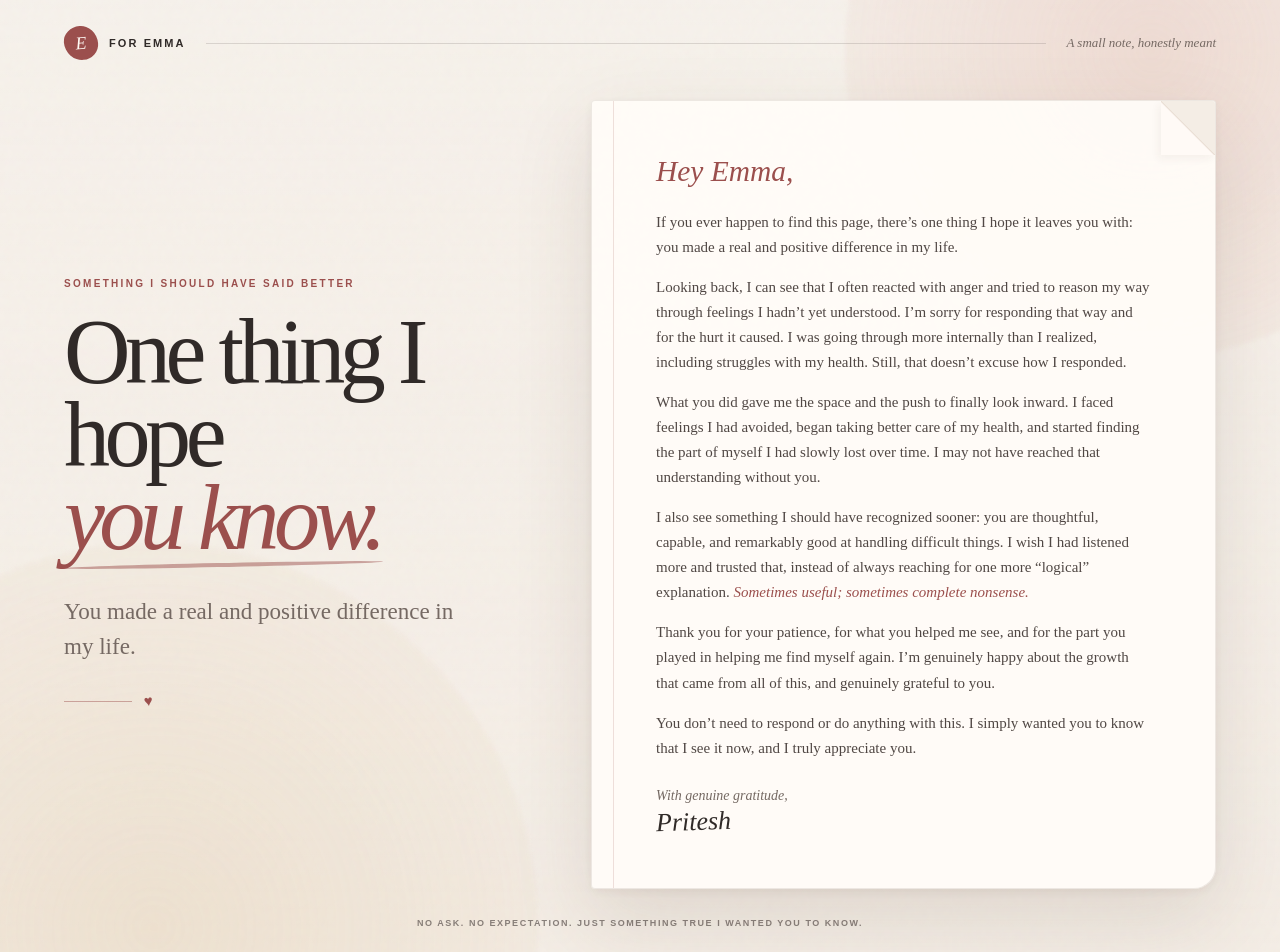
==== commit cc64feb8: "the message" ====
--- a/index.html
+++ b/index.html
@@ -3,25 +3,107 @@
   <head>
     <meta charset="UTF-8" />
     <meta name="viewport" content="width=device-width, initial-scale=1.0" />
-    <meta name="theme-color" content="#f8eee8" />
+    <meta name="theme-color" content="#f4ede5" />
     <meta
       name="description"
-      content="A tiny interactive love story, made especially for someone wonderful."
+      content="A sincere note of gratitude for Emma."
     />
-    <title>A little something for you</title>
+    <title>A note for Emma</title>
     <link rel="stylesheet" href="styles.css" />
     <link rel="stylesheet" href="adventure.css" />
   </head>
-  <body>
+  <body class="note-mode">
+    <main class="letter-page" aria-labelledby="letter-title">
+      <div class="letter-glow letter-glow-one" aria-hidden="true"></div>
+      <div class="letter-glow letter-glow-two" aria-hidden="true"></div>
+
+      <header class="letter-masthead">
+        <a class="letter-brand" href="#letter" aria-label="Read the note for Emma">
+          <span class="letter-brand-mark" aria-hidden="true">E</span>
+          <span>For Emma</span>
+        </a>
+        <span class="letter-masthead-rule" aria-hidden="true"></span>
+        <p>A small note, honestly meant</p>
+      </header>
+
+      <div class="letter-layout" id="letter">
+        <section class="letter-opening">
+          <p class="letter-kicker">Something I should have said better</p>
+          <h1 id="letter-title">One thing I hope<br /><em>you know.</em></h1>
+          <p class="letter-promise">
+            You made a real and positive difference in my life.
+          </p>
+          <div class="letter-flourish" aria-hidden="true">
+            <span></span>
+            <b>♥</b>
+          </div>
+        </section>
+
+        <article class="letter-card" aria-label="A message from Pritesh to Emma">
+          <span class="letter-fold" aria-hidden="true"></span>
+          <p class="letter-salutation">Hey Emma,</p>
+
+          <div class="letter-copy">
+            <p>
+              If you ever happen to find this page, there’s one thing I hope it
+              leaves you with: you made a real and positive difference in my life.
+            </p>
+            <p>
+              Looking back, I can see that I often reacted with anger and tried to
+              reason my way through feelings I hadn’t yet understood. I’m sorry for
+              responding that way and for the hurt it caused. I was going through
+              more internally than I realized, including struggles with my
+              health. Still, that doesn’t excuse how I responded.
+            </p>
+            <p>
+              What you did gave me the space and the push to finally look inward. I
+              faced feelings I had avoided, began taking better care of my health,
+              and started finding the part of myself I had slowly lost over time. I
+              may not have reached that understanding without you.
+            </p>
+            <p>
+              I also see something I should have recognized sooner: you are
+              thoughtful, capable, and remarkably good at handling difficult
+              things. I wish I had listened more and trusted that, instead of always
+              reaching for one more “logical” explanation. <span class="letter-aside">Sometimes useful;
+              sometimes complete nonsense.</span>
+            </p>
+            <p>
+              Thank you for your patience, for what you helped me see, and for the
+              part you played in helping me find myself again. I’m genuinely happy
+              about the growth that came from all of this, and genuinely grateful
+              to you.
+            </p>
+            <p>
+              You don’t need to respond or do anything with this. I simply wanted
+              you to know that I see it now, and I truly appreciate you.
+            </p>
+          </div>
+
+          <footer class="letter-signature">
+            <span>With genuine gratitude,</span>
+            <strong>Pritesh</strong>
+          </footer>
+        </article>
+      </div>
+
+      <p class="letter-footnote">No ask. No expectation. Just something true I wanted you to know.</p>
+    </main>
+
+    <!--
+      The original interactive experience is preserved below. To restore it,
+      remove "note-mode" from the body class and remove hidden/aria-hidden/inert
+      from #app.
+    -->
     <div class="noise" aria-hidden="true"></div>
     <div class="ambient ambient-one" aria-hidden="true"></div>
     <div class="ambient ambient-two" aria-hidden="true"></div>
 
-    <audio id="background-music" autoplay loop preload="metadata" aria-hidden="true">
+    <audio id="background-music" loop preload="metadata" aria-hidden="true">
       <source src="song/Fleetwood Mac - Everywhere Official Music Video.mp3" type="audio/mpeg" />
     </audio>
 
-    <main class="app" id="app">
+    <main class="app" id="app" aria-hidden="true" inert hidden>
       <header class="topbar">
         <a class="brand" href="#" aria-label="Start over">
           <span class="brand-mark">E</span>
--- a/styles.css
+++ b/styles.css
@@ -11,6 +11,367 @@
   --sage: #becab7;
   --shadow: 0 28px 70px rgba(92, 57, 45, 0.14);
   --ease: cubic-bezier(0.22, 1, 0.36, 1);
+}
+
+/*
+ * Temporary note mode
+ * -------------------
+ * The original experience remains untouched below. Remove `note-mode` from
+ * <body> (and hidden/aria-hidden/inert from #app) when it is time to bring it back.
+ */
+.note-mode {
+  min-height: 100vh;
+  overflow-x: hidden;
+  overflow-y: auto;
+  background: #f4ede5;
+}
+
+.note-mode > .noise,
+.note-mode > .ambient,
+.note-mode > audio,
+.note-mode > .app,
+.note-mode > .uppies-photo-dialog,
+.note-mode > noscript {
+  display: none !important;
+}
+
+.letter-page {
+  --letter-ink: #302a28;
+  --letter-muted: #756963;
+  --letter-wine: #9b4f4d;
+  --letter-blush: #dfb8ad;
+  position: relative;
+  isolation: isolate;
+  display: flex;
+  flex-direction: column;
+  width: 100%;
+  min-height: 100svh;
+  overflow: hidden;
+  padding: 26px clamp(24px, 5vw, 76px) 22px;
+  color: var(--letter-ink);
+  background:
+    linear-gradient(rgba(255, 255, 255, 0.22), rgba(255, 255, 255, 0)),
+    #f4ede5;
+}
+
+.letter-page::before {
+  position: absolute;
+  z-index: -2;
+  inset: 0;
+  opacity: 0.22;
+  pointer-events: none;
+  content: "";
+  background-image: url("data:image/svg+xml,%3Csvg viewBox='0 0 180 180' xmlns='http://www.w3.org/2000/svg'%3E%3Cfilter id='paper'%3E%3CfeTurbulence type='fractalNoise' baseFrequency='.72' numOctaves='3' stitchTiles='stitch'/%3E%3C/filter%3E%3Crect width='100%25' height='100%25' filter='url(%23paper)' opacity='.12'/%3E%3C/svg%3E");
+}
+
+.letter-glow {
+  position: absolute;
+  z-index: -1;
+  border-radius: 999px;
+  filter: blur(2px);
+  pointer-events: none;
+}
+
+.letter-glow-one {
+  top: -20vw;
+  right: -14vw;
+  width: min(48vw, 720px);
+  aspect-ratio: 1;
+  background: radial-gradient(circle, rgba(218, 160, 147, 0.27), rgba(218, 160, 147, 0));
+}
+
+.letter-glow-two {
+  bottom: -28vw;
+  left: -18vw;
+  width: min(60vw, 820px);
+  aspect-ratio: 1;
+  background: radial-gradient(circle, rgba(218, 187, 141, 0.24), rgba(218, 187, 141, 0));
+}
+
+.letter-masthead {
+  display: flex;
+  align-items: center;
+  gap: 20px;
+  width: 100%;
+  max-width: 1360px;
+  margin: 0 auto;
+  color: var(--letter-muted);
+}
+
+.letter-brand {
+  display: inline-flex;
+  align-items: center;
+  gap: 11px;
+  color: var(--letter-ink);
+  font-size: 11px;
+  font-weight: 800;
+  letter-spacing: 0.19em;
+  text-decoration: none;
+  text-transform: uppercase;
+}
+
+.letter-brand-mark {
+  display: grid;
+  width: 34px;
+  height: 34px;
+  place-items: center;
+  color: #fffaf5;
+  background: var(--letter-wine);
+  border-radius: 50% 50% 47% 53% / 44% 55% 45% 56%;
+  font-family: Georgia, "Times New Roman", serif;
+  font-size: 18px;
+  font-style: italic;
+  font-weight: 400;
+  letter-spacing: 0;
+  text-transform: none;
+  transform: rotate(-5deg);
+}
+
+.letter-masthead-rule {
+  height: 1px;
+  flex: 1;
+  background: rgba(48, 42, 40, 0.15);
+}
+
+.letter-masthead p {
+  margin: 0;
+  font-family: Georgia, "Times New Roman", serif;
+  font-size: 13px;
+  font-style: italic;
+}
+
+.letter-layout {
+  display: grid;
+  grid-template-columns: minmax(300px, 0.78fr) minmax(520px, 1.15fr);
+  align-items: center;
+  gap: clamp(52px, 8vw, 130px);
+  width: min(100%, 1250px);
+  margin: auto;
+  padding: 40px 0 28px;
+}
+
+.letter-opening {
+  position: relative;
+  max-width: 490px;
+  animation: letterIntroIn 0.9s cubic-bezier(0.22, 1, 0.36, 1) both;
+}
+
+.letter-kicker {
+  margin: 0 0 22px;
+  color: var(--letter-wine);
+  font-size: 10px;
+  font-weight: 800;
+  letter-spacing: 0.23em;
+  text-transform: uppercase;
+}
+
+.letter-opening h1 {
+  color: var(--letter-ink);
+  font-size: clamp(66px, 7.2vw, 112px);
+  letter-spacing: -0.06em;
+  line-height: 0.9;
+}
+
+.letter-opening h1 em {
+  display: inline-block;
+  color: var(--letter-wine);
+  font-weight: 400;
+}
+
+.letter-opening h1 em::after {
+  right: -0.02em;
+  bottom: -0.08em;
+  left: 0;
+  height: 0.045em;
+  background: currentColor;
+  opacity: 0.48;
+  transform: rotate(-1.2deg);
+}
+
+.letter-promise {
+  max-width: 410px;
+  margin: 34px 0 0;
+  color: var(--letter-muted);
+  font-family: Georgia, "Times New Roman", serif;
+  font-size: clamp(19px, 1.8vw, 25px);
+  line-height: 1.5;
+}
+
+.letter-flourish {
+  display: flex;
+  align-items: center;
+  gap: 12px;
+  width: 115px;
+  margin-top: 30px;
+  color: var(--letter-wine);
+}
+
+.letter-flourish span {
+  width: 68px;
+  height: 1px;
+  background: currentColor;
+  opacity: 0.45;
+}
+
+.letter-flourish b {
+  font-family: Georgia, serif;
+  font-size: 15px;
+  font-weight: 400;
+  transform: rotate(-7deg);
+}
+
+.letter-card {
+  position: relative;
+  width: 100%;
+  max-width: 700px;
+  justify-self: end;
+  padding: clamp(38px, 4.2vw, 64px) clamp(34px, 5vw, 72px) clamp(36px, 4vw, 58px);
+  overflow: hidden;
+  background: rgba(255, 252, 248, 0.94);
+  border: 1px solid rgba(77, 57, 51, 0.1);
+  border-radius: 4px 4px 22px 4px;
+  box-shadow:
+    0 30px 80px rgba(83, 58, 48, 0.13),
+    0 3px 12px rgba(83, 58, 48, 0.06);
+  animation: letterCardIn 1s cubic-bezier(0.22, 1, 0.36, 1) 0.08s both;
+}
+
+.letter-card::before {
+  position: absolute;
+  top: 0;
+  bottom: 0;
+  left: 21px;
+  width: 1px;
+  content: "";
+  background: rgba(155, 79, 77, 0.17);
+}
+
+.letter-fold {
+  position: absolute;
+  top: 0;
+  right: 0;
+  width: 54px;
+  height: 54px;
+  background: linear-gradient(225deg, #f4ede5 49%, #eadfd5 50%, #fffaf6 52%);
+  box-shadow: -3px 4px 8px rgba(76, 53, 45, 0.05);
+}
+
+.letter-salutation {
+  margin: 0 0 22px;
+  color: var(--letter-wine);
+  font-family: Georgia, "Times New Roman", serif;
+  font-size: clamp(25px, 2.3vw, 34px);
+  font-style: italic;
+}
+
+.letter-copy {
+  color: #504744;
+  font-family: Georgia, "Times New Roman", serif;
+  font-size: clamp(15px, 1.08vw, 17px);
+  line-height: 1.67;
+}
+
+.letter-copy p {
+  margin: 0 0 15px;
+}
+
+.letter-copy p:last-child {
+  margin-bottom: 0;
+}
+
+.letter-aside {
+  color: var(--letter-wine);
+  font-style: italic;
+  white-space: nowrap;
+}
+
+.letter-signature {
+  position: static;
+  display: flex;
+  flex-direction: column;
+  align-items: flex-start;
+  margin-top: 27px;
+  bottom: auto;
+  color: var(--letter-muted);
+  font-family: Georgia, "Times New Roman", serif;
+  font-size: 14px;
+  font-style: italic;
+  font-weight: 400;
+  letter-spacing: normal;
+  text-transform: none;
+}
+
+.letter-signature strong {
+  margin-top: 3px;
+  color: var(--letter-ink);
+  font-family: "Segoe Script", "Bradley Hand", cursive;
+  font-size: 26px;
+  font-weight: 400;
+  transform: rotate(-2deg);
+}
+
+.letter-footnote {
+  margin: 0 auto;
+  color: rgba(80, 71, 68, 0.66);
+  font-size: 9px;
+  font-weight: 700;
+  letter-spacing: 0.17em;
+  line-height: 1.5;
+  text-align: center;
+  text-transform: uppercase;
+}
+
+@keyframes letterIntroIn {
+  from { opacity: 0; transform: translateY(18px); }
+  to { opacity: 1; transform: translateY(0); }
+}
+
+@keyframes letterCardIn {
+  from { opacity: 0; transform: translateY(22px) rotate(0.5deg); }
+  to { opacity: 1; transform: translateY(0) rotate(0); }
+}
+
+@media (max-width: 980px) {
+  .letter-page { padding: 22px clamp(18px, 5vw, 44px) 26px; }
+  .letter-layout {
+    grid-template-columns: 1fr;
+    gap: 40px;
+    width: min(100%, 720px);
+    padding: 64px 0 42px;
+  }
+  .letter-opening { max-width: 610px; }
+  .letter-opening h1 { font-size: clamp(64px, 13vw, 104px); }
+  .letter-card { max-width: none; }
+}
+
+@media (max-width: 620px) {
+  .letter-page { padding: 18px 14px 22px; }
+  .letter-masthead { padding: 0 4px; }
+  .letter-masthead-rule { display: none; }
+  .letter-masthead p { margin-left: auto; font-size: 11px; }
+  .letter-layout { gap: 31px; padding: 58px 0 34px; }
+  .letter-opening { padding: 0 11px; }
+  .letter-kicker { margin-bottom: 17px; font-size: 9px; }
+  .letter-opening h1 { font-size: clamp(54px, 17vw, 78px); }
+  .letter-promise { margin-top: 26px; font-size: 19px; }
+  .letter-flourish { margin-top: 23px; }
+  .letter-card {
+    padding: 37px 28px 38px 34px;
+    border-radius: 3px 3px 18px 3px;
+  }
+  .letter-card::before { left: 16px; }
+  .letter-fold { width: 42px; height: 42px; }
+  .letter-salutation { margin-bottom: 19px; font-size: 27px; }
+  .letter-copy { font-size: 15.5px; line-height: 1.65; }
+  .letter-copy p { margin-bottom: 16px; }
+  .letter-aside { white-space: normal; }
+  .letter-footnote { max-width: 310px; font-size: 8px; }
+}
+
+@media (max-width: 370px) {
+  .letter-masthead p { display: none; }
+  .letter-layout { padding-top: 48px; }
+  .letter-card { padding-right: 24px; padding-left: 30px; }
 }
 
 * {
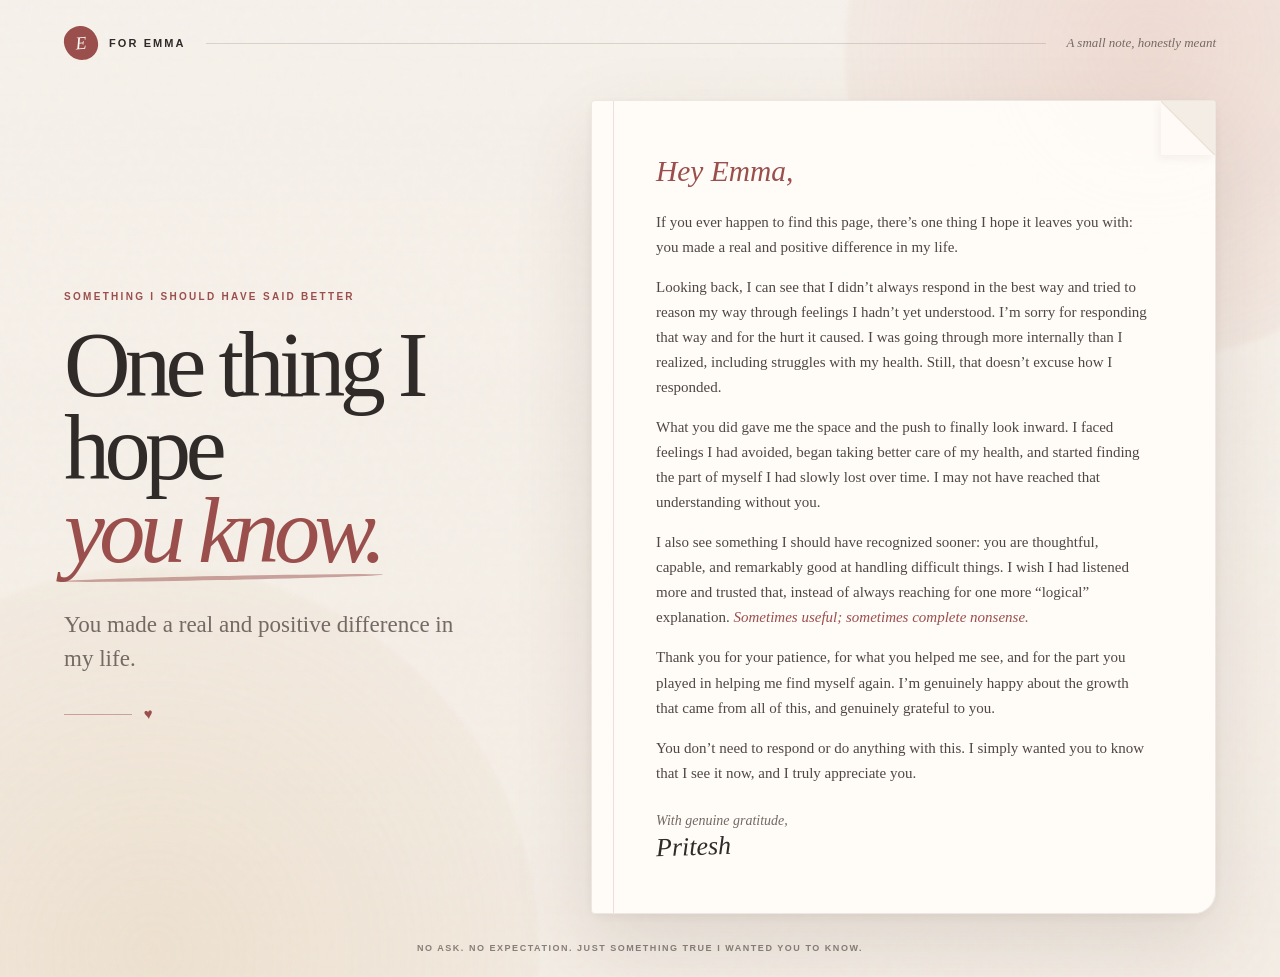
==== commit 3adc0d70: "change the anger" ====
--- a/index.html
+++ b/index.html
@@ -49,7 +49,7 @@
               leaves you with: you made a real and positive difference in my life.
             </p>
             <p>
-              Looking back, I can see that I often reacted with anger and tried to
+              Looking back, I can see that I didn’t always respond in the best way and tried to
               reason my way through feelings I hadn’t yet understood. I’m sorry for
               responding that way and for the hurt it caused. I was going through
               more internally than I realized, including struggles with my
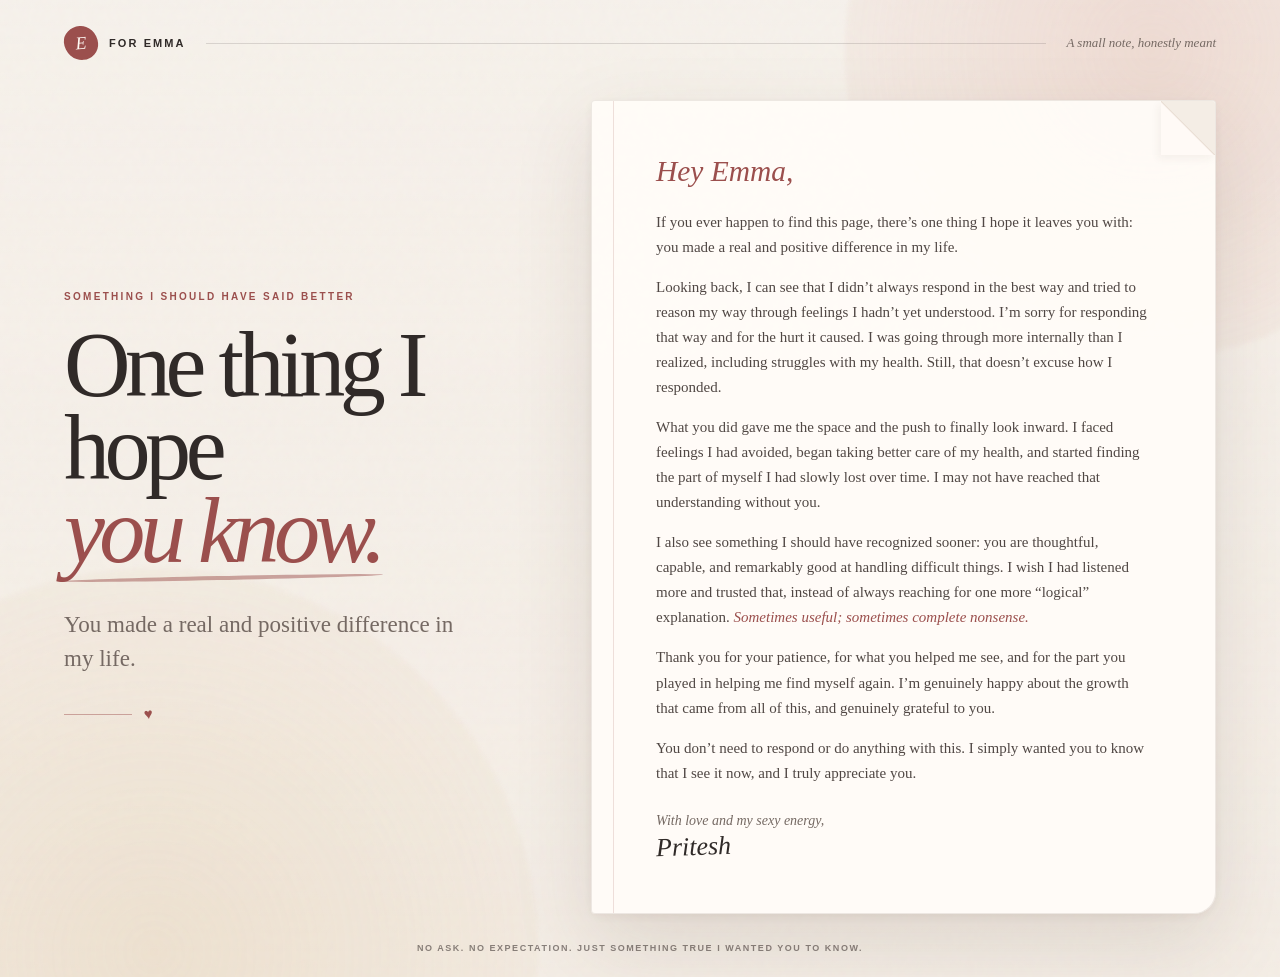
==== commit c7499c0b: "update sign off" ====
--- a/index.html
+++ b/index.html
@@ -81,7 +81,7 @@
           </div>
 
           <footer class="letter-signature">
-            <span>With genuine gratitude,</span>
+            <span>With love and my sexy energy,</span>
             <strong>Pritesh</strong>
           </footer>
         </article>
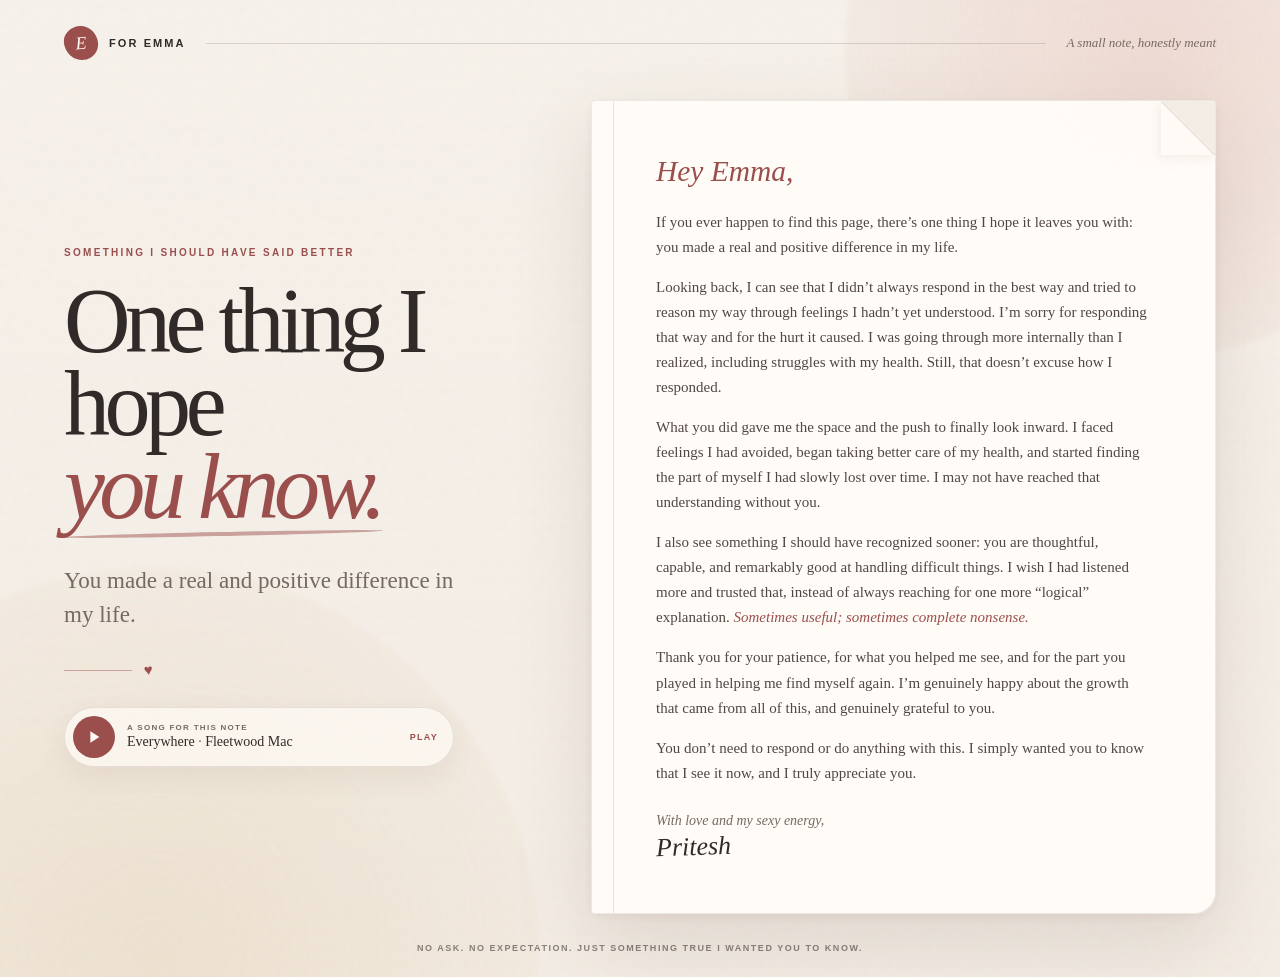
==== commit 4afbfeb6: "adding the song back" ====
--- a/index.html
+++ b/index.html
@@ -37,6 +37,26 @@
             <span></span>
             <b>♥</b>
           </div>
+
+          <button
+            class="letter-music"
+            id="letter-music-toggle"
+            type="button"
+            aria-label="Play Everywhere by Fleetwood Mac"
+            aria-pressed="false"
+          >
+            <span class="letter-music-icon" aria-hidden="true">
+              <svg viewBox="0 0 24 24" role="presentation">
+                <path class="letter-play-icon" d="M9 7.5v9l7-4.5z" />
+                <path class="letter-pause-icon" d="M9 8v8M15 8v8" />
+              </svg>
+            </span>
+            <span class="letter-music-copy">
+              <small>A song for this note</small>
+              <strong>Everywhere <i>·</i> Fleetwood Mac</strong>
+            </span>
+            <span class="letter-music-state" id="letter-music-state" aria-live="polite">Play</span>
+          </button>
         </section>
 
         <article class="letter-card" aria-label="A message from Pritesh to Emma">
--- a/styles.css
+++ b/styles.css
@@ -42,7 +42,7 @@
   --letter-blush: #dfb8ad;
   position: relative;
   isolation: isolate;
-  display: flex;
+  display: none;
   flex-direction: column;
   width: 100%;
   min-height: 100svh;
@@ -52,6 +52,10 @@
   background:
     linear-gradient(rgba(255, 255, 255, 0.22), rgba(255, 255, 255, 0)),
     #f4ede5;
+}
+
+.note-mode .letter-page {
+  display: flex;
 }
 
 .letter-page::before {
@@ -218,6 +222,96 @@
   font-size: 15px;
   font-weight: 400;
   transform: rotate(-7deg);
+}
+
+.letter-music {
+  display: grid;
+  grid-template-columns: 42px minmax(0, 1fr) auto;
+  align-items: center;
+  gap: 12px;
+  width: min(100%, 390px);
+  margin-top: 28px;
+  padding: 8px 15px 8px 8px;
+  color: var(--letter-ink);
+  background: rgba(255, 252, 248, 0.66);
+  border: 1px solid rgba(80, 62, 56, 0.12);
+  border-radius: 100px;
+  box-shadow: 0 10px 28px rgba(83, 58, 48, 0.07);
+  cursor: pointer;
+  text-align: left;
+  transition: background 0.25s ease, box-shadow 0.25s ease, transform 0.25s ease;
+}
+
+.letter-music:hover {
+  background: rgba(255, 252, 248, 0.94);
+  box-shadow: 0 14px 34px rgba(83, 58, 48, 0.11);
+  transform: translateY(-2px);
+}
+
+.letter-music-icon {
+  display: grid;
+  width: 42px;
+  height: 42px;
+  place-items: center;
+  color: #fffaf5;
+  background: var(--letter-wine);
+  border-radius: 50%;
+}
+
+.letter-music-icon svg {
+  width: 22px;
+  height: 22px;
+  fill: currentColor;
+  stroke: currentColor;
+  stroke-linecap: round;
+  stroke-width: 2;
+}
+
+.letter-pause-icon,
+.letter-music.is-playing .letter-play-icon {
+  display: none;
+}
+
+.letter-music.is-playing .letter-pause-icon {
+  display: block;
+  fill: none;
+}
+
+.letter-music-copy {
+  display: flex;
+  min-width: 0;
+  flex-direction: column;
+  gap: 2px;
+}
+
+.letter-music-copy small {
+  color: var(--letter-muted);
+  font-size: 8px;
+  font-weight: 800;
+  letter-spacing: 0.16em;
+  text-transform: uppercase;
+}
+
+.letter-music-copy strong {
+  overflow: hidden;
+  font-family: Georgia, "Times New Roman", serif;
+  font-size: 14px;
+  font-weight: 400;
+  text-overflow: ellipsis;
+  white-space: nowrap;
+}
+
+.letter-music-copy i {
+  color: var(--letter-wine);
+  font-style: normal;
+}
+
+.letter-music-state {
+  color: var(--letter-wine);
+  font-size: 9px;
+  font-weight: 800;
+  letter-spacing: 0.14em;
+  text-transform: uppercase;
 }
 
 .letter-card {
@@ -355,6 +449,7 @@
   .letter-opening h1 { font-size: clamp(54px, 17vw, 78px); }
   .letter-promise { margin-top: 26px; font-size: 19px; }
   .letter-flourish { margin-top: 23px; }
+  .letter-music { margin-top: 23px; }
   .letter-card {
     padding: 37px 28px 38px 34px;
     border-radius: 3px 3px 18px 3px;
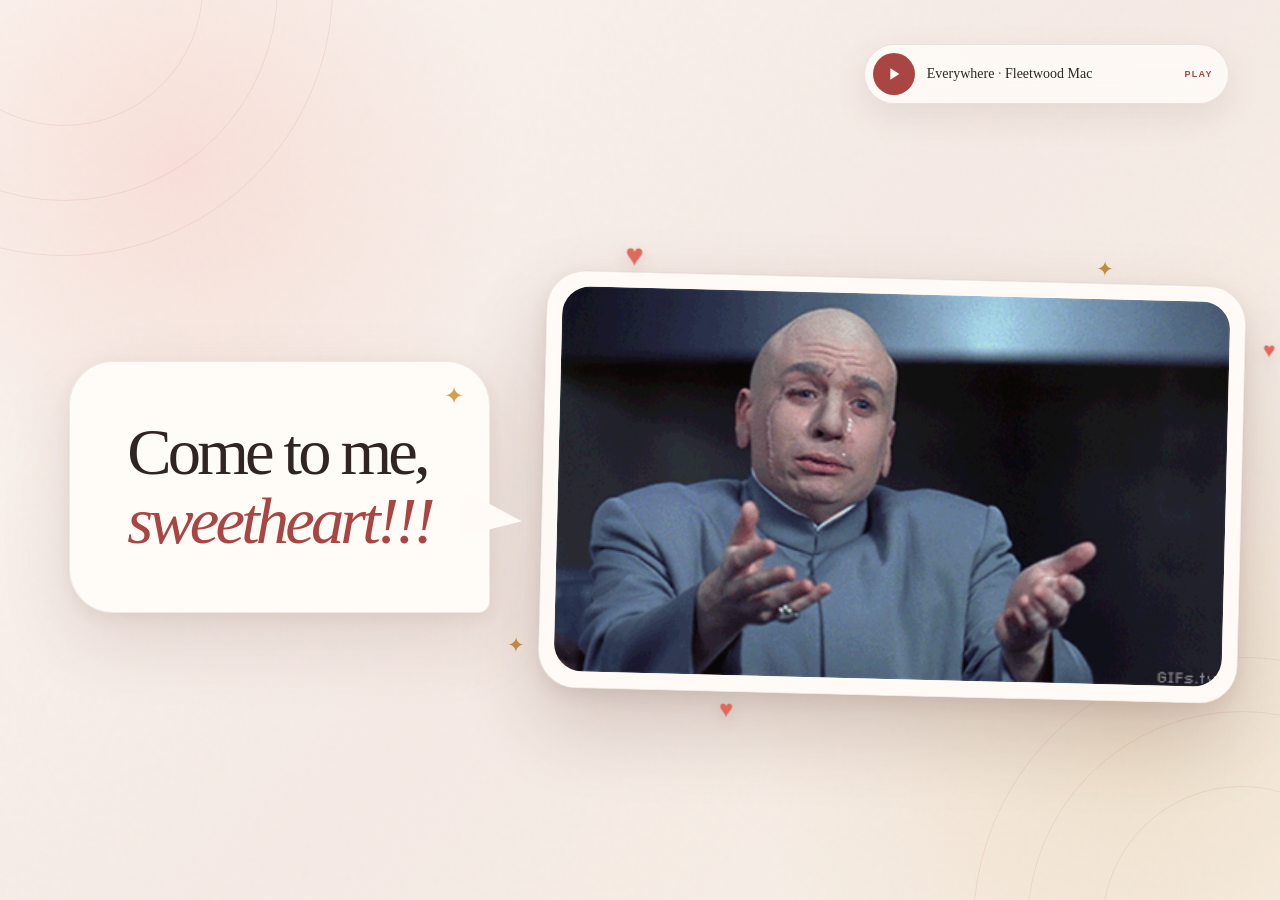
==== commit b632f062: "gif" ====
--- a/index.html
+++ b/index.html
@@ -6,113 +6,66 @@
     <meta name="theme-color" content="#f4ede5" />
     <meta
       name="description"
-      content="A sincere note of gratitude for Emma."
+      content="A little animated invitation for Emma."
     />
-    <title>A note for Emma</title>
+    <title>Come to me, sweetheart!</title>
     <link rel="stylesheet" href="styles.css" />
     <link rel="stylesheet" href="adventure.css" />
   </head>
-  <body class="note-mode">
-    <main class="letter-page" aria-labelledby="letter-title">
-      <div class="letter-glow letter-glow-one" aria-hidden="true"></div>
-      <div class="letter-glow letter-glow-two" aria-hidden="true"></div>
-
-      <header class="letter-masthead">
-        <a class="letter-brand" href="#letter" aria-label="Read the note for Emma">
-          <span class="letter-brand-mark" aria-hidden="true">E</span>
-          <span>For Emma</span>
-        </a>
-        <span class="letter-masthead-rule" aria-hidden="true"></span>
-        <p>A small note, honestly meant</p>
-      </header>
-
-      <div class="letter-layout" id="letter">
-        <section class="letter-opening">
-          <p class="letter-kicker">Something I should have said better</p>
-          <h1 id="letter-title">One thing I hope<br /><em>you know.</em></h1>
-          <p class="letter-promise">
-            You made a real and positive difference in my life.
-          </p>
-          <div class="letter-flourish" aria-hidden="true">
-            <span></span>
-            <b>♥</b>
-          </div>
-
-          <button
-            class="letter-music"
-            id="letter-music-toggle"
-            type="button"
-            aria-label="Play Everywhere by Fleetwood Mac"
-            aria-pressed="false"
-          >
-            <span class="letter-music-icon" aria-hidden="true">
-              <svg viewBox="0 0 24 24" role="presentation">
-                <path class="letter-play-icon" d="M9 7.5v9l7-4.5z" />
-                <path class="letter-pause-icon" d="M9 8v8M15 8v8" />
-              </svg>
-            </span>
-            <span class="letter-music-copy">
-              <small>A song for this note</small>
-              <strong>Everywhere <i>·</i> Fleetwood Mac</strong>
-            </span>
-            <span class="letter-music-state" id="letter-music-state" aria-live="polite">Play</span>
-          </button>
-        </section>
-
-        <article class="letter-card" aria-label="A message from Pritesh to Emma">
-          <span class="letter-fold" aria-hidden="true"></span>
-          <p class="letter-salutation">Hey Emma,</p>
-
-          <div class="letter-copy">
-            <p>
-              If you ever happen to find this page, there’s one thing I hope it
-              leaves you with: you made a real and positive difference in my life.
-            </p>
-            <p>
-              Looking back, I can see that I didn’t always respond in the best way and tried to
-              reason my way through feelings I hadn’t yet understood. I’m sorry for
-              responding that way and for the hurt it caused. I was going through
-              more internally than I realized, including struggles with my
-              health. Still, that doesn’t excuse how I responded.
-            </p>
-            <p>
-              What you did gave me the space and the push to finally look inward. I
-              faced feelings I had avoided, began taking better care of my health,
-              and started finding the part of myself I had slowly lost over time. I
-              may not have reached that understanding without you.
-            </p>
-            <p>
-              I also see something I should have recognized sooner: you are
-              thoughtful, capable, and remarkably good at handling difficult
-              things. I wish I had listened more and trusted that, instead of always
-              reaching for one more “logical” explanation. <span class="letter-aside">Sometimes useful;
-              sometimes complete nonsense.</span>
-            </p>
-            <p>
-              Thank you for your patience, for what you helped me see, and for the
-              part you played in helping me find myself again. I’m genuinely happy
-              about the growth that came from all of this, and genuinely grateful
-              to you.
-            </p>
-            <p>
-              You don’t need to respond or do anything with this. I simply wanted
-              you to know that I see it now, and I truly appreciate you.
-            </p>
-          </div>
-
-          <footer class="letter-signature">
-            <span>With love and my sexy energy,</span>
-            <strong>Pritesh</strong>
-          </footer>
-        </article>
-      </div>
-
-      <p class="letter-footnote">No ask. No expectation. Just something true I wanted you to know.</p>
+  <body class="kid-mode">
+    <main class="invite-page" aria-labelledby="invite-line">
+      <div class="invite-glow invite-glow-one" aria-hidden="true"></div>
+      <div class="invite-glow invite-glow-two" aria-hidden="true"></div>
+
+      <button
+        class="invite-music"
+        id="invite-music-toggle"
+        type="button"
+        aria-label="Play Everywhere by Fleetwood Mac"
+        aria-pressed="false"
+      >
+        <span class="invite-music-icon" aria-hidden="true">
+          <svg viewBox="0 0 24 24" role="presentation">
+            <path class="invite-play-icon" d="M9 7.5v9l7-4.5z" />
+            <path class="invite-pause-icon" d="M9 8v8M15 8v8" />
+          </svg>
+        </span>
+        <span class="invite-music-copy">
+          <strong>Everywhere <i>·</i> Fleetwood Mac</strong>
+        </span>
+        <span class="invite-music-state" id="invite-music-state" aria-live="polite">Play</span>
+      </button>
+
+      <section class="invite-scene">
+        <div class="speech-wrap">
+          <div class="speech-bubble">
+            <span class="speech-spark" aria-hidden="true">✦</span>
+            <h1 id="invite-line">
+              <span>Come to me,</span>
+              <em>sweetheart!!!</em>
+            </h1>
+            <span class="speech-tail" aria-hidden="true"></span>
+          </div>
+        </div>
+
+        <div class="gif-stage" aria-label="An animated character holds out both hands and calls you closer">
+          <span class="floating-heart heart-one" aria-hidden="true">♥</span>
+          <span class="floating-heart heart-two" aria-hidden="true">♥</span>
+          <span class="floating-heart heart-three" aria-hidden="true">♥</span>
+          <span class="gif-spark spark-one" aria-hidden="true">✦</span>
+          <span class="gif-spark spark-two" aria-hidden="true">✦</span>
+          <img
+            class="welcome-gif"
+            src="Gif/source.gif"
+            alt="An animated character holding out both hands"
+          />
+        </div>
+      </section>
     </main>
 
     <!--
       The original interactive experience is preserved below. To restore it,
-      remove "note-mode" from the body class and remove hidden/aria-hidden/inert
+      remove "kid-mode" from the body class and remove hidden/aria-hidden/inert
       from #app.
     -->
     <div class="noise" aria-hidden="true"></div>
--- a/styles.css
+++ b/styles.css
@@ -3253,3 +3253,494 @@
     transition-duration: 0.01ms !important;
   }
 }
+
+/*
+ * Current invitation
+ * ------------------
+ * The looping GIF and song are the only live experience in `kid-mode`.
+ */
+.kid-mode {
+  --invite-ink: #302522;
+  --invite-muted: #776762;
+  --invite-coral: #df695d;
+  --invite-coral-dark: #a94542;
+  min-height: 100svh;
+  overflow: hidden;
+  background: #f7eee8;
+}
+
+.kid-mode > .noise,
+.kid-mode > .ambient,
+.kid-mode > .app,
+.kid-mode > .uppies-photo-dialog,
+.kid-mode > noscript {
+  display: none !important;
+}
+
+.invite-page {
+  position: relative;
+  isolation: isolate;
+  display: grid;
+  width: 100%;
+  min-height: 100svh;
+  overflow: hidden;
+  padding: clamp(22px, 4vw, 54px);
+  color: var(--invite-ink);
+  background:
+    radial-gradient(circle at 14% 18%, rgba(246, 186, 176, 0.34), transparent 25%),
+    radial-gradient(circle at 88% 82%, rgba(221, 191, 143, 0.3), transparent 28%),
+    linear-gradient(135deg, #fbf5f0 0%, #f5eae4 52%, #f8f0e6 100%);
+}
+
+.invite-page::before {
+  position: absolute;
+  z-index: -1;
+  inset: 0;
+  opacity: 0.22;
+  pointer-events: none;
+  content: "";
+  background-image: url("data:image/svg+xml,%3Csvg viewBox='0 0 180 180' xmlns='http://www.w3.org/2000/svg'%3E%3Cfilter id='paper'%3E%3CfeTurbulence type='fractalNoise' baseFrequency='.72' numOctaves='3' stitchTiles='stitch'/%3E%3C/filter%3E%3Crect width='100%25' height='100%25' filter='url(%23paper)' opacity='.12'/%3E%3C/svg%3E");
+}
+
+.invite-glow {
+  position: absolute;
+  z-index: -1;
+  width: min(42vw, 620px);
+  aspect-ratio: 1;
+  border: 1px solid rgba(169, 69, 66, 0.1);
+  border-radius: 50%;
+  pointer-events: none;
+}
+
+.invite-glow::before,
+.invite-glow::after {
+  position: absolute;
+  inset: 10%;
+  border: inherit;
+  border-radius: inherit;
+  content: "";
+}
+
+.invite-glow::after {
+  inset: 24%;
+}
+
+.invite-glow-one {
+  top: -22vw;
+  left: -16vw;
+}
+
+.invite-glow-two {
+  right: -18vw;
+  bottom: -23vw;
+}
+
+.invite-music {
+  position: absolute;
+  z-index: 10;
+  top: clamp(20px, 3.4vw, 48px);
+  right: clamp(20px, 4vw, 58px);
+  display: grid;
+  grid-template-columns: 42px minmax(0, 1fr) auto;
+  align-items: center;
+  gap: 12px;
+  width: min(365px, calc(100vw - 40px));
+  padding: 8px 15px 8px 8px;
+  color: var(--invite-ink);
+  background: rgba(255, 252, 248, 0.82);
+  border: 1px solid rgba(85, 57, 50, 0.12);
+  border-radius: 999px;
+  box-shadow: 0 12px 34px rgba(92, 57, 45, 0.1);
+  backdrop-filter: blur(14px);
+  cursor: pointer;
+  text-align: left;
+  transition: transform 0.25s ease, background 0.25s ease, box-shadow 0.25s ease;
+}
+
+.invite-music:hover {
+  background: #fffaf6;
+  box-shadow: 0 16px 42px rgba(92, 57, 45, 0.15);
+  transform: translateY(-2px);
+}
+
+.invite-music-icon {
+  display: grid;
+  width: 42px;
+  height: 42px;
+  place-items: center;
+  color: #fffaf6;
+  background: var(--invite-coral-dark);
+  border-radius: 50%;
+}
+
+.invite-music-icon svg {
+  width: 22px;
+  height: 22px;
+  fill: currentColor;
+  stroke: currentColor;
+  stroke-linecap: round;
+  stroke-width: 2;
+}
+
+.invite-pause-icon,
+.invite-music.is-playing .invite-play-icon {
+  display: none;
+}
+
+.invite-music.is-playing .invite-pause-icon {
+  display: block;
+  fill: none;
+}
+
+.invite-music.is-playing .invite-music-icon {
+  animation: inviteMusicPulse 1.5s ease-in-out infinite;
+}
+
+.invite-music-copy {
+  display: flex;
+  min-width: 0;
+  flex-direction: column;
+  gap: 2px;
+}
+
+.invite-music-copy small {
+  color: var(--invite-muted);
+  font-size: 8px;
+  font-weight: 800;
+  letter-spacing: 0.17em;
+  text-transform: uppercase;
+}
+
+.invite-music-copy strong {
+  overflow: hidden;
+  font-family: Georgia, "Times New Roman", serif;
+  font-size: 14px;
+  font-weight: 400;
+  text-overflow: ellipsis;
+  white-space: nowrap;
+}
+
+.invite-music-copy i {
+  color: var(--invite-coral-dark);
+  font-style: normal;
+}
+
+.invite-music-state {
+  color: var(--invite-coral-dark);
+  font-size: 9px;
+  font-weight: 800;
+  letter-spacing: 0.14em;
+  text-transform: uppercase;
+}
+
+.invite-scene {
+  display: grid;
+  grid-template-columns: minmax(300px, 0.78fr) minmax(460px, 1.22fr);
+  align-items: center;
+  gap: clamp(20px, 4vw, 68px);
+  width: min(100%, 1240px);
+  margin: auto;
+  padding: 84px 0 10px;
+}
+
+.speech-wrap {
+  position: relative;
+  z-index: 3;
+  justify-self: end;
+}
+
+.speech-bubble {
+  position: relative;
+  width: min(100%, 500px);
+  padding: clamp(34px, 4.6vw, 66px) clamp(30px, 4.5vw, 62px);
+  background: rgba(255, 252, 248, 0.97);
+  border: 1px solid rgba(99, 61, 52, 0.1);
+  border-radius: 44px 44px 12px 44px;
+  box-shadow:
+    0 28px 70px rgba(97, 58, 48, 0.14),
+    0 5px 16px rgba(97, 58, 48, 0.07);
+  animation: inviteBubbleIn 0.9s var(--ease) both, inviteBubbleFloat 3.4s ease-in-out 1.1s infinite;
+}
+
+.speech-bubble h1 {
+  margin: 0;
+  color: var(--invite-ink);
+  font-family: Georgia, "Times New Roman", serif;
+  font-size: clamp(51px, 5.2vw, 78px);
+  font-weight: 400;
+  letter-spacing: -0.058em;
+  line-height: 0.94;
+}
+
+.speech-bubble h1 span,
+.speech-bubble h1 em {
+  display: block;
+}
+
+.speech-bubble h1 em {
+  margin-top: 0.1em;
+  color: var(--invite-coral-dark);
+  font-style: italic;
+  white-space: nowrap;
+}
+
+.speech-bubble h1 em::after {
+  content: none;
+}
+
+.speech-tail {
+  position: absolute;
+  z-index: -1;
+  top: 53%;
+  right: -33px;
+  width: 62px;
+  height: 48px;
+  background: #fffaf6;
+  clip-path: polygon(0 0, 100% 48%, 0 100%);
+  transform: rotate(8deg);
+}
+
+.speech-spark {
+  position: absolute;
+  top: 20px;
+  right: 25px;
+  color: #d59f52;
+  font-size: 24px;
+  animation: inviteTwinkle 2s ease-in-out infinite;
+}
+
+.gif-stage {
+  position: relative;
+  z-index: 2;
+  width: min(55vw, 700px);
+  justify-self: start;
+  padding: clamp(9px, 1.2vw, 16px);
+  background: #fffaf5;
+  border: 1px solid rgba(86, 54, 46, 0.11);
+  border-radius: clamp(24px, 3vw, 42px);
+  box-shadow:
+    0 35px 80px rgba(75, 42, 34, 0.2),
+    0 7px 18px rgba(75, 42, 34, 0.09);
+  transform: rotate(1.4deg);
+  animation: inviteGifIn 1s var(--ease) 0.15s both, inviteGifFloat 3.7s ease-in-out 1.3s infinite;
+}
+
+.welcome-gif {
+  display: block;
+  width: 100%;
+  height: auto;
+  border-radius: clamp(17px, 2.2vw, 29px);
+}
+
+.gif-stage .floating-heart,
+.gif-spark {
+  position: absolute;
+  z-index: 3;
+  pointer-events: none;
+}
+
+.gif-stage .floating-heart {
+  color: var(--invite-coral);
+  font-family: Georgia, serif;
+  filter: drop-shadow(0 5px 7px rgba(103, 46, 40, 0.16));
+}
+
+.heart-one {
+  top: -35px;
+  left: 11%;
+  font-size: 31px;
+  animation: inviteHeart 2.4s ease-in-out infinite;
+}
+
+.heart-two {
+  top: 12%;
+  right: -31px;
+  color: #c78e9a;
+  font-size: 21px;
+  animation: inviteHeart 2.8s ease-in-out 0.7s infinite;
+}
+
+.heart-three {
+  bottom: -32px;
+  left: 26%;
+  color: #d29c50;
+  font-size: 24px;
+  animation: inviteHeart 2.55s ease-in-out 1.2s infinite;
+}
+
+.gif-spark {
+  color: #c38a42;
+  font-size: 21px;
+  animation: inviteTwinkle 2.2s ease-in-out infinite;
+}
+
+.spark-one {
+  top: -27px;
+  right: 19%;
+}
+
+.spark-two {
+  bottom: 7%;
+  left: -32px;
+  animation-delay: 0.9s;
+}
+
+@keyframes inviteBubbleIn {
+  from { opacity: 0; transform: translateX(-34px) scale(0.88) rotate(-2deg); }
+  to { opacity: 1; transform: translateX(0) scale(1) rotate(0); }
+}
+
+@keyframes inviteBubbleFloat {
+  0%, 100% { transform: translateY(0) rotate(0); }
+  50% { transform: translateY(-8px) rotate(-0.7deg); }
+}
+
+@keyframes inviteGifIn {
+  from { opacity: 0; transform: translateX(40px) translateY(24px) scale(0.92) rotate(4deg); }
+  to { opacity: 1; transform: translateX(0) translateY(0) scale(1) rotate(1.4deg); }
+}
+
+@keyframes inviteGifFloat {
+  0%, 100% { transform: translateY(0) rotate(1.4deg); }
+  50% { transform: translateY(-9px) rotate(0.5deg); }
+}
+
+@keyframes inviteHeart {
+  0%, 100% { opacity: 0.72; transform: translateY(0) scale(0.9) rotate(-8deg); }
+  50% { opacity: 1; transform: translateY(-13px) scale(1.08) rotate(7deg); }
+}
+
+@keyframes inviteTwinkle {
+  0%, 100% { opacity: 0.38; transform: scale(0.72) rotate(0); }
+  50% { opacity: 1; transform: scale(1.18) rotate(45deg); }
+}
+
+@keyframes inviteMusicPulse {
+  0%, 100% { transform: scale(1); }
+  50% { transform: scale(1.08); }
+}
+
+@media (max-width: 860px) {
+  .invite-page {
+    padding: 18px;
+    overflow-y: auto;
+  }
+
+  .invite-music {
+    position: relative;
+    top: auto;
+    right: auto;
+    justify-self: center;
+  }
+
+  .invite-scene {
+    grid-template-columns: 1fr;
+    align-self: start;
+    gap: 24px;
+    padding: 35px 0 30px;
+  }
+
+  .speech-wrap,
+  .gif-stage {
+    justify-self: center;
+  }
+
+  .speech-wrap {
+    width: min(90vw, 570px);
+  }
+
+  .speech-bubble {
+    width: 100%;
+    padding: 30px 34px 32px;
+    border-radius: 31px 31px 31px 9px;
+    text-align: center;
+  }
+
+  .speech-bubble h1 {
+    font-size: clamp(40px, 10.5vw, 64px);
+  }
+
+  .speech-tail {
+    top: auto;
+    right: 19%;
+    bottom: -31px;
+    transform: rotate(83deg);
+  }
+
+  .gif-stage {
+    width: min(91vw, 650px);
+  }
+}
+
+@media (max-width: 520px) {
+  .invite-page {
+    padding: 14px;
+  }
+
+  .invite-music {
+    grid-template-columns: 39px minmax(0, 1fr) auto;
+    width: 100%;
+    padding-right: 13px;
+  }
+
+  .invite-music-icon {
+    width: 39px;
+    height: 39px;
+  }
+
+  .invite-scene {
+    gap: 21px;
+    padding-top: 28px;
+  }
+
+  .speech-bubble {
+    padding: 25px 18px 27px;
+  }
+
+  .speech-bubble h1 {
+    font-size: clamp(36px, 11.7vw, 52px);
+  }
+
+  .speech-spark {
+    top: 10px;
+    right: 14px;
+    font-size: 18px;
+  }
+
+  .heart-two {
+    right: -12px;
+  }
+
+  .spark-two {
+    left: -12px;
+  }
+}
+
+@media (max-height: 620px) and (min-width: 861px) {
+  .invite-scene {
+    grid-template-columns: minmax(260px, 0.75fr) minmax(420px, 1.25fr);
+    padding-top: 65px;
+  }
+
+  .speech-bubble {
+    padding: 30px 38px;
+  }
+
+  .speech-bubble h1 {
+    font-size: clamp(44px, 5vw, 65px);
+  }
+
+  .gif-stage {
+    width: min(52vw, 620px);
+  }
+}
+
+@media (prefers-reduced-motion: reduce) {
+  .speech-bubble,
+  .gif-stage,
+  .gif-stage .floating-heart,
+  .gif-spark,
+  .invite-music-icon {
+    animation: none !important;
+  }
+}
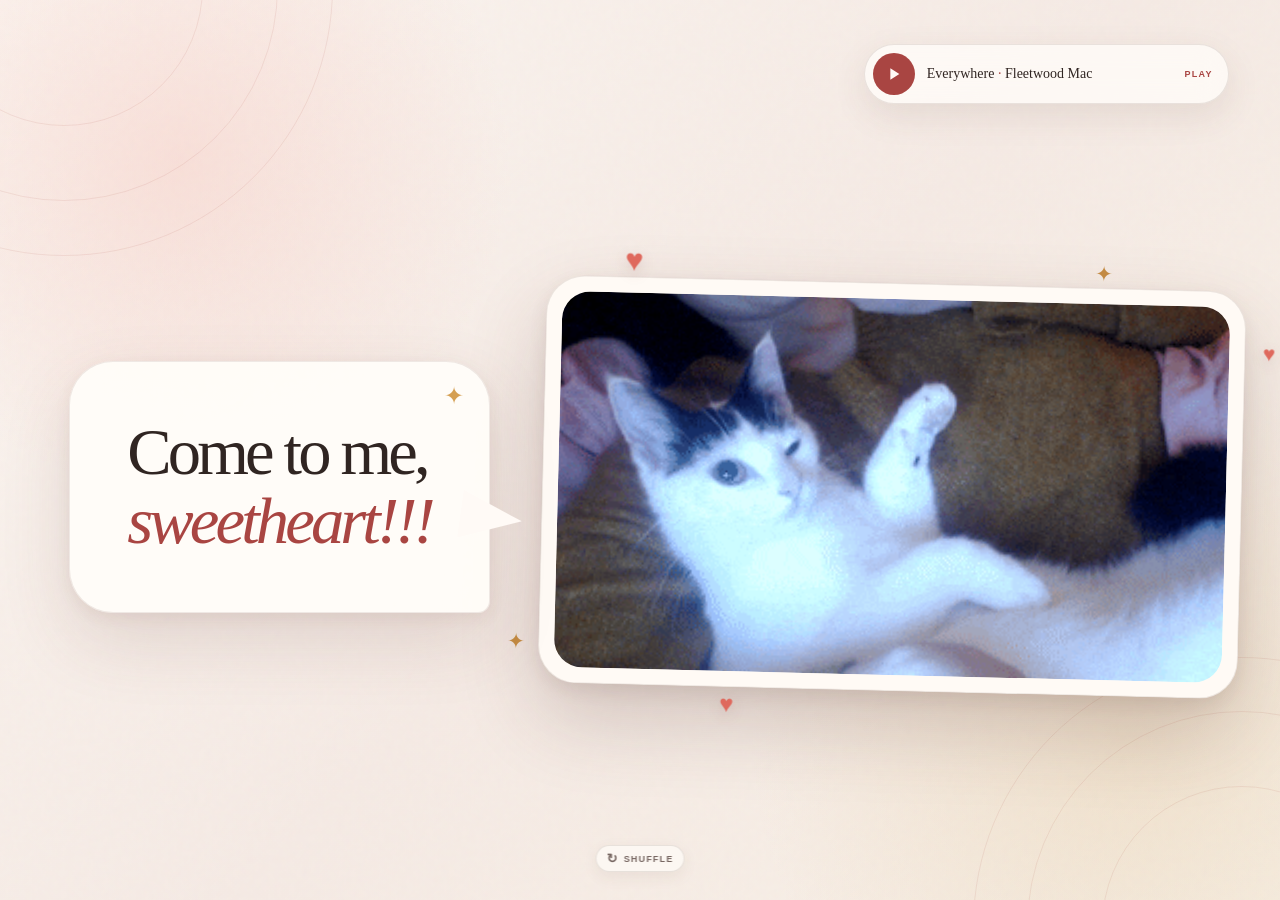
==== commit 3b828a91: "adding more gifs" ====
--- a/index.html
+++ b/index.html
@@ -48,7 +48,11 @@
           </div>
         </div>
 
-        <div class="gif-stage" aria-label="An animated character holds out both hands and calls you closer">
+        <div
+          class="gif-stage"
+          id="gif-stage"
+          aria-label="A playful GIF or photo picked just for you"
+        >
           <span class="floating-heart heart-one" aria-hidden="true">♥</span>
           <span class="floating-heart heart-two" aria-hidden="true">♥</span>
           <span class="floating-heart heart-three" aria-hidden="true">♥</span>
@@ -56,11 +60,23 @@
           <span class="gif-spark spark-two" aria-hidden="true">✦</span>
           <img
             class="welcome-gif"
+            id="welcome-gif"
             src="Gif/source.gif"
-            alt="An animated character holding out both hands"
+            alt="A playful memory or animated reaction"
           />
         </div>
       </section>
+
+      <button
+        class="gif-shuffle"
+        id="gif-shuffle"
+        type="button"
+        aria-controls="welcome-gif"
+        aria-label="Shuffle to another GIF or photo"
+      >
+        <span aria-hidden="true">↻</span>
+        shuffle
+      </button>
     </main>
 
     <!--
--- a/styles.css
+++ b/styles.css
@@ -3530,6 +3530,70 @@
   width: 100%;
   height: auto;
   border-radius: clamp(17px, 2.2vw, 29px);
+  transition: opacity 0.14s ease, transform 0.14s ease;
+}
+
+.welcome-gif.is-changing {
+  opacity: 0;
+  transform: scale(0.985);
+}
+
+.gif-stage[data-shape="square"] {
+  width: min(46vw, 560px);
+}
+
+.gif-stage[data-shape="portrait"] {
+  width: min(30vw, 360px);
+}
+
+.gif-shuffle {
+  position: absolute;
+  z-index: 10;
+  bottom: clamp(14px, 2.2vw, 28px);
+  left: 50%;
+  display: inline-flex;
+  align-items: center;
+  gap: 5px;
+  padding: 6px 10px;
+  color: var(--invite-muted);
+  background: rgba(255, 252, 248, 0.7);
+  border: 1px solid rgba(85, 57, 50, 0.12);
+  border-radius: 999px;
+  box-shadow: 0 5px 16px rgba(92, 57, 45, 0.07);
+  backdrop-filter: blur(10px);
+  cursor: pointer;
+  font-size: 9px;
+  font-weight: 800;
+  letter-spacing: 0.13em;
+  text-transform: uppercase;
+  transform: translateX(-50%);
+  transition: color 0.2s ease, background 0.2s ease, box-shadow 0.2s ease, transform 0.2s ease;
+}
+
+.gif-shuffle span {
+  font-size: 13px;
+  line-height: 1;
+  transition: transform 0.35s ease;
+}
+
+.gif-shuffle:hover {
+  color: var(--invite-coral-dark);
+  background: #fffaf6;
+  box-shadow: 0 8px 20px rgba(92, 57, 45, 0.1);
+  transform: translate(-50%, -2px);
+}
+
+.gif-shuffle:hover span {
+  transform: rotate(180deg);
+}
+
+.gif-shuffle:active {
+  transform: translate(-50%, 0);
+}
+
+.gif-shuffle:disabled {
+  cursor: wait;
+  opacity: 0.55;
 }
 
 .gif-stage .floating-heart,
@@ -3670,6 +3734,14 @@
   .gif-stage {
     width: min(91vw, 650px);
   }
+
+  .gif-stage[data-shape="square"] {
+    width: min(75vw, 520px);
+  }
+
+  .gif-stage[data-shape="portrait"] {
+    width: min(55vw, 360px);
+  }
 }
 
 @media (max-width: 520px) {
@@ -3690,7 +3762,7 @@
 
   .invite-scene {
     gap: 21px;
-    padding-top: 28px;
+    padding: 28px 0 50px;
   }
 
   .speech-bubble {
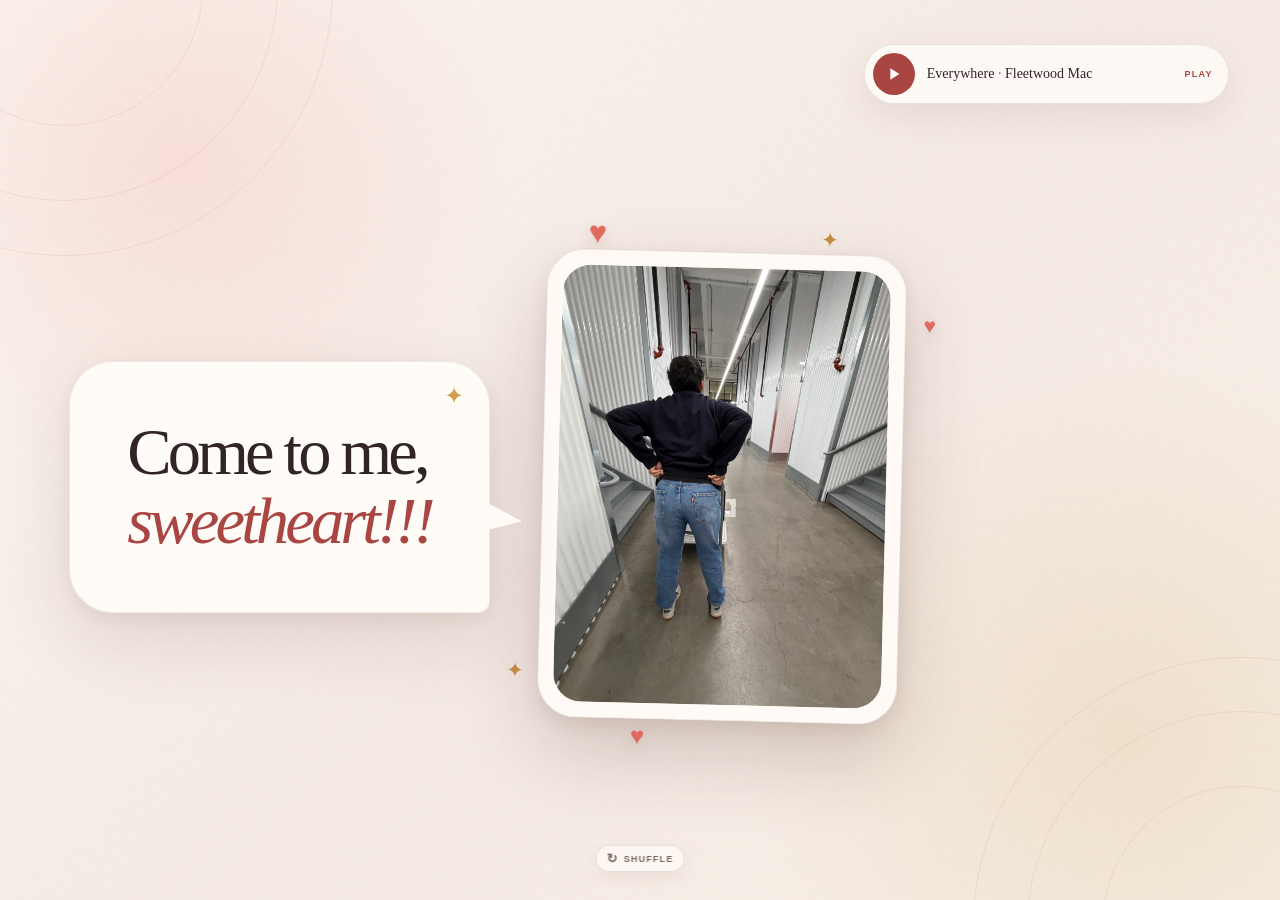
==== commit c95fa9e6: "adding how I met you mother" ====
--- a/index.html
+++ b/index.html
@@ -9,7 +9,7 @@
       content="A little animated invitation for Emma."
     />
     <title>Come to me, sweetheart!</title>
-    <link rel="stylesheet" href="styles.css" />
+    <link rel="stylesheet" href="styles.css?v=20260924-1" />
     <link rel="stylesheet" href="adventure.css" />
   </head>
   <body class="kid-mode">
@@ -51,7 +51,7 @@
         <div
           class="gif-stage"
           id="gif-stage"
-          aria-label="A playful GIF or photo picked just for you"
+          aria-label="A playful GIF, photo, or video picked just for you"
         >
           <span class="floating-heart heart-one" aria-hidden="true">♥</span>
           <span class="floating-heart heart-two" aria-hidden="true">♥</span>
@@ -59,11 +59,23 @@
           <span class="gif-spark spark-one" aria-hidden="true">✦</span>
           <span class="gif-spark spark-two" aria-hidden="true">✦</span>
           <img
-            class="welcome-gif"
+            class="welcome-media welcome-gif"
             id="welcome-gif"
             src="Gif/source.gif"
             alt="A playful memory or animated reaction"
           />
+          <video
+            class="welcome-media welcome-video"
+            id="welcome-video"
+            src="The_video/igexport-DYubMIqJ7oG.mp4"
+            aria-label="A playful video memory"
+            playsinline
+            controls
+            preload="auto"
+            hidden
+          >
+            Your browser does not support this video.
+          </video>
         </div>
       </section>
 
@@ -71,8 +83,8 @@
         class="gif-shuffle"
         id="gif-shuffle"
         type="button"
-        aria-controls="welcome-gif"
-        aria-label="Shuffle to another GIF or photo"
+        aria-controls="welcome-gif welcome-video"
+        aria-label="Shuffle to another GIF, photo, or video"
       >
         <span aria-hidden="true">↻</span>
         shuffle
@@ -681,6 +693,6 @@
     <noscript>This little adventure needs JavaScript enabled to work.</noscript>
     <script src="config.js"></script>
     <script src="adventure.js"></script>
-    <script src="script.js"></script>
+    <script src="script.js?v=20260924-1"></script>
   </body>
 </html>
--- a/styles.css
+++ b/styles.css
@@ -3525,7 +3525,7 @@
   animation: inviteGifIn 1s var(--ease) 0.15s both, inviteGifFloat 3.7s ease-in-out 1.3s infinite;
 }
 
-.welcome-gif {
+.welcome-media {
   display: block;
   width: 100%;
   height: auto;
@@ -3533,7 +3533,17 @@
   transition: opacity 0.14s ease, transform 0.14s ease;
 }
 
-.welcome-gif.is-changing {
+.welcome-media[hidden] {
+  display: none;
+}
+
+.welcome-video {
+  aspect-ratio: 9 / 16;
+  background: #171210;
+  object-fit: cover;
+}
+
+.welcome-media.is-changing {
   opacity: 0;
   transform: scale(0.985);
 }
